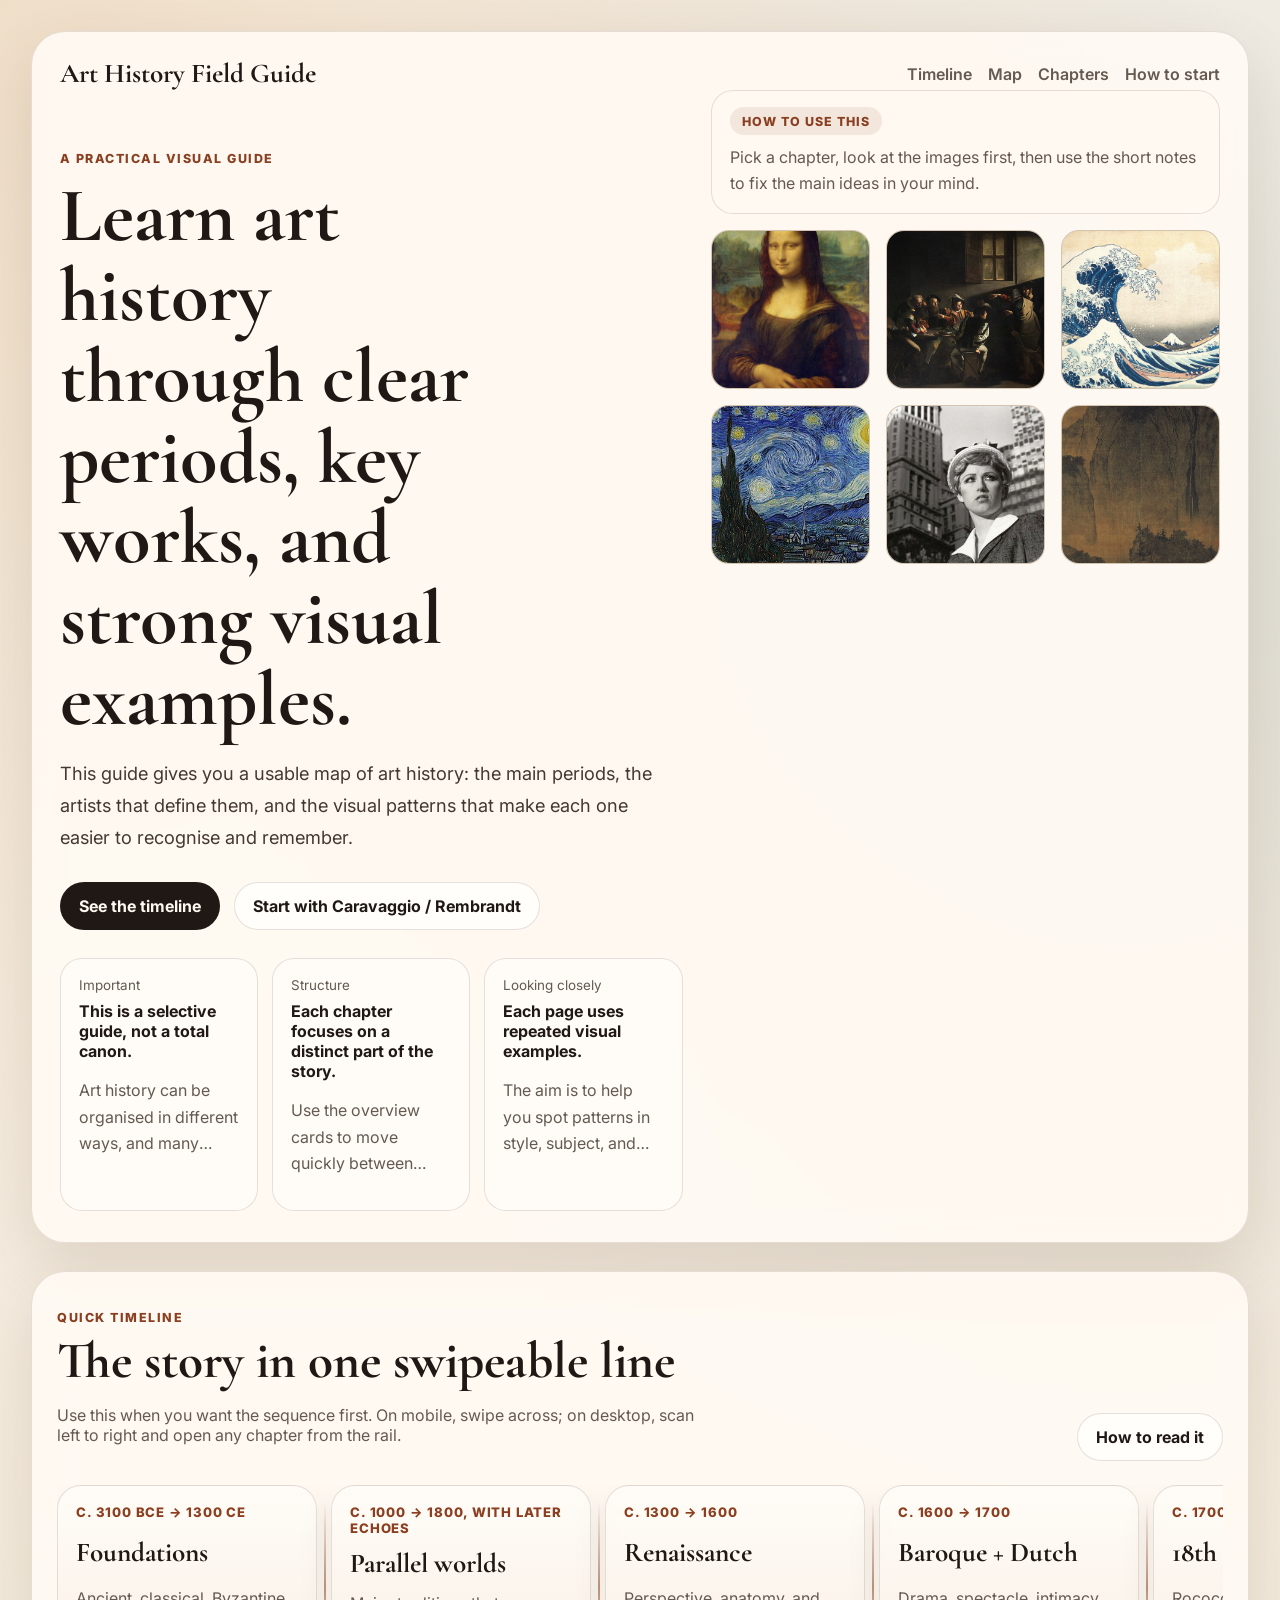
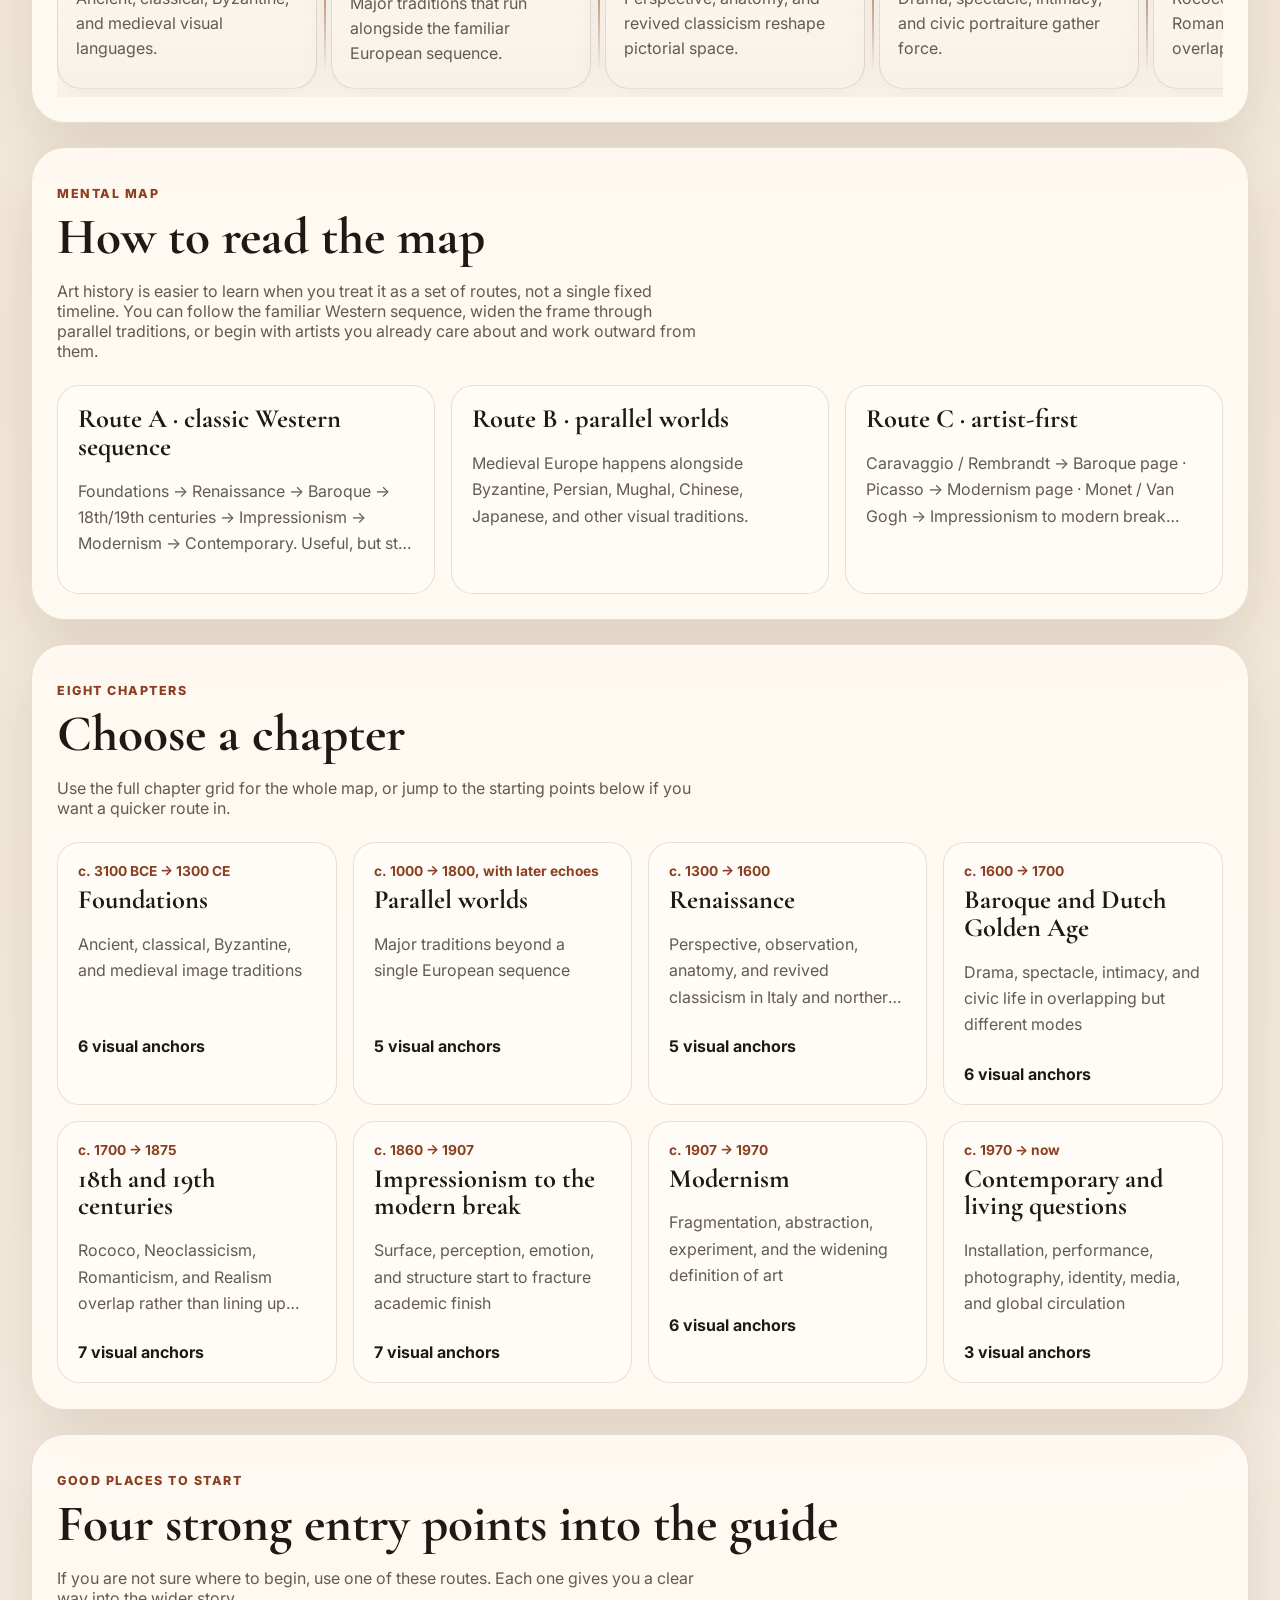
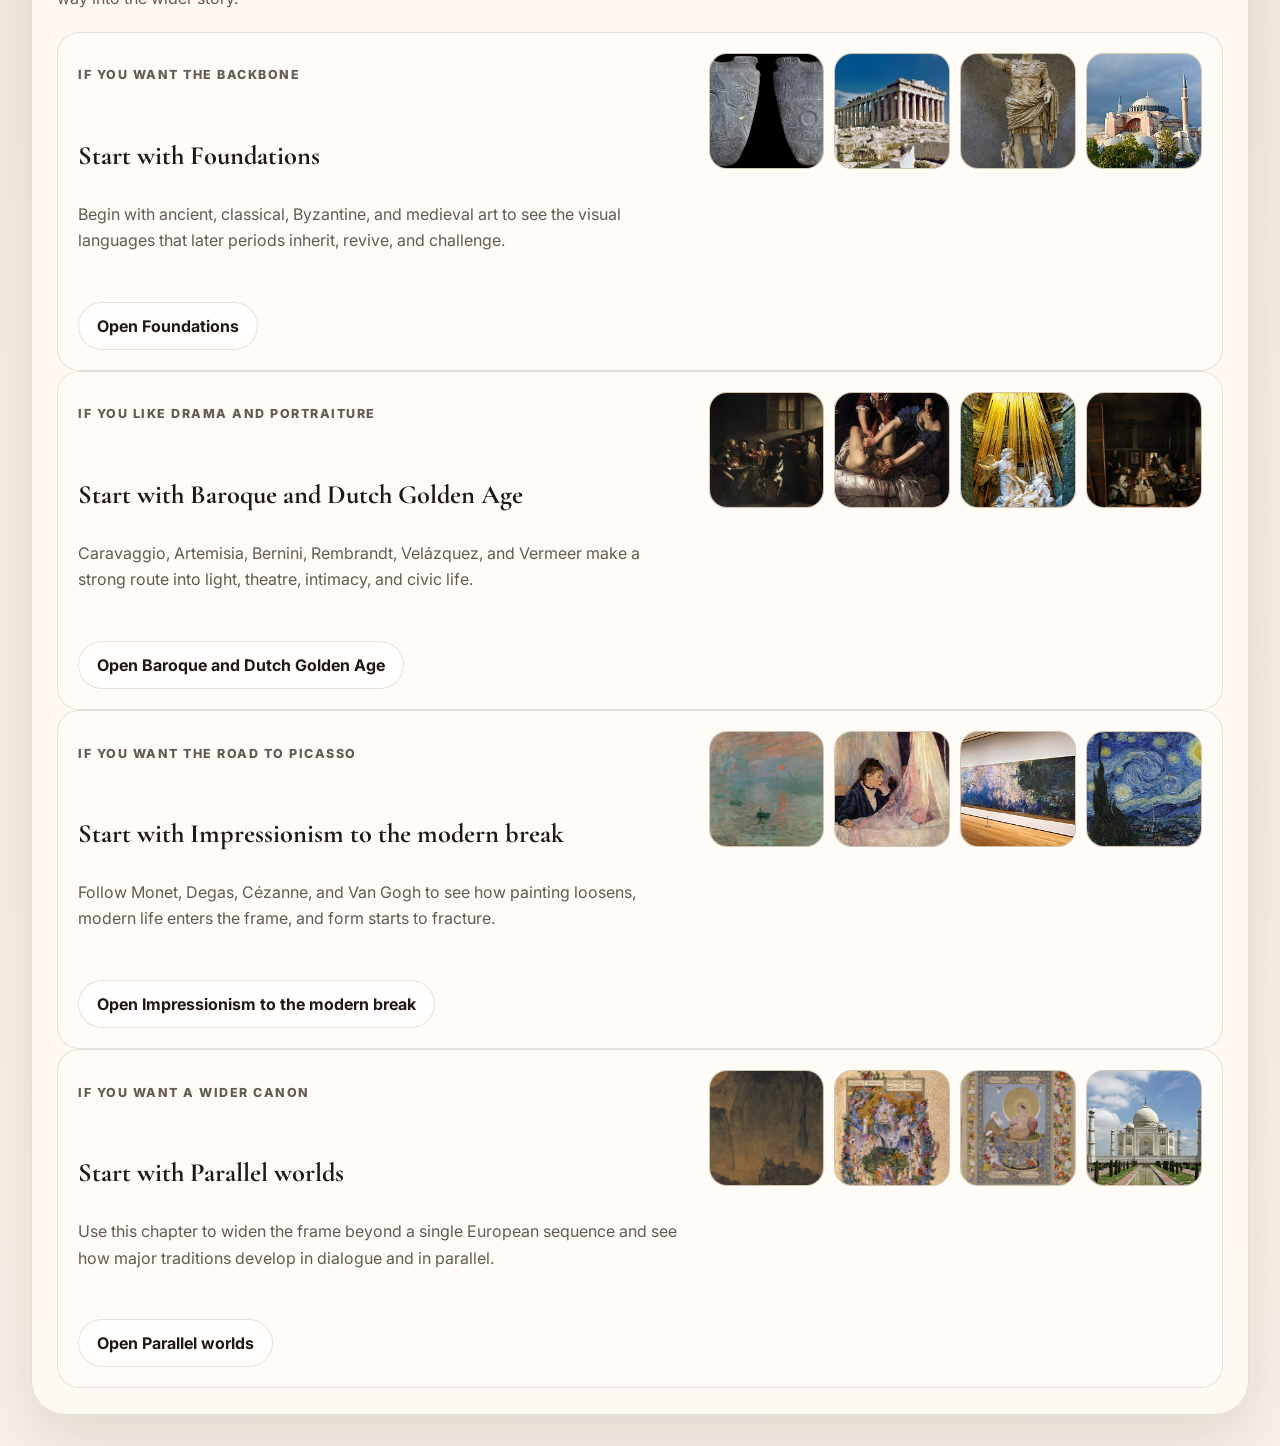
==== index.html @ 658bba23 "Improve mobile timeline and accuracy framing" ====
<!DOCTYPE html>
<html lang="en">
<head>
  <meta charset="UTF-8" />
  <meta name="viewport" content="width=device-width, initial-scale=1.0" />
  <title>Art History Field Guide</title>
  <meta name="description" content="A visual, navigable art history guide with separate pages, period pathways, and lots more image-led examples." />
  <link rel="preconnect" href="https://fonts.googleapis.com">
  <link rel="preconnect" href="https://fonts.gstatic.com" crossorigin>
  <link href="https://fonts.googleapis.com/css2?family=Inter:wght@400;500;600;700;800&family=Cormorant+Garamond:wght@500;600;700&display=swap" rel="stylesheet">
  <link rel="stylesheet" href="styles.css" />
</head>
<body>
  <div class="site-shell">
    <header class="hero hero-home">
      <nav class="topbar">
        <a class="brand" data-no-modal="true" href="index.html">Art History Field Guide</a>
        <div class="topbar-links">
          <a data-no-modal="true" href="#timeline">Timeline</a>
          <a data-no-modal="true" href="#map">Map</a>
          <a data-no-modal="true" href="#periods">Chapters</a>
          <a data-no-modal="true" href="#routes">How to start</a>
        </div>
      </nav>
      <div class="hero-layout home-hero-layout">
        <div class="hero-copy">
          <p class="eyebrow">A practical visual guide</p>
          <h1>Learn art history through clear periods, key works, and strong visual examples.</h1>
          <p class="lede">This guide gives you a usable map of art history: the main periods, the artists that define them, and the visual patterns that make each one easier to recognise and remember.</p>
          <div class="hero-actions">
            <a class="button primary" data-no-modal="true" href="#timeline">See the timeline</a>
            <a class="button secondary" data-modal="true" href="periods/baroque-dutch.html">Start with Caravaggio / Rembrandt</a>
          </div>
          <div class="hero-highlights">
            <div class="highlight-card"><span class="highlight-kicker">Important</span><strong>This is a selective guide, not a total canon.</strong><p>Art history can be organised in different ways, and many traditions develop alongside one another rather than lining up in one single sequence.</p></div>
            <div class="highlight-card"><span class="highlight-kicker">Structure</span><strong>Each chapter focuses on a distinct part of the story.</strong><p>Use the overview cards to move quickly between periods, artists, and visual ideas.</p></div>
            <div class="highlight-card"><span class="highlight-kicker">Looking closely</span><strong>Each page uses repeated visual examples.</strong><p>The aim is to help you spot patterns in style, subject, and technique.</p></div>
          </div>
        </div>
        <aside class="hero-preview-board">
          <div class="hero-preview-intro">
            <span class="hero-visual-kicker">How to use this</span>
            <p>Pick a chapter, look at the images first, then use the short notes to fix the main ideas in your mind.</p>
          </div>
          <div class="hero-preview-grid mosaic-six">
            <img src="assets/artworks/mona-lisa.jpg" alt="Mona Lisa" loading="eager" />
            <img src="assets/artworks/calling-saint-matthew.jpg" alt="The Calling of Saint Matthew" loading="eager" />
            <img src="assets/examples/the-great-wave-off-kanagawa.jpg" alt="The Great Wave off Kanagawa" loading="eager" />
            <img src="assets/artworks/starry-night.jpg" alt="The Starry Night" loading="eager" />
            <img src="assets/examples/untitled-film-stills.jpg" alt="Untitled Film Stills" loading="eager" />
            <img src="assets/examples/travelers-among-mountains-and-streams.jpg" alt="Travelers Among Mountains and Streams" loading="eager" />
          </div>
        </aside>
      </div>
    </header>

    <main>
      <section class="panel quick-timeline" id="timeline">
        <div class="section-heading timeline-heading">
          <div>
            <p class="eyebrow">Quick timeline</p>
            <h2>The story in one swipeable line</h2>
            <p>Use this when you want the sequence first. On mobile, swipe across; on desktop, scan left to right and open any chapter from the rail.</p>
          </div>
          <a class="button secondary" data-no-modal="true" href="#routes">How to read it</a>
        </div>
        <div class="timeline-rail" aria-label="Art history timeline">
          <a class="timeline-card" data-modal="true" href="periods/foundations.html"><span class="timeline-card__range">c. 3100 BCE → 1300 CE</span><strong>Foundations</strong><p>Ancient, classical, Byzantine, and medieval visual languages.</p></a>
          <a class="timeline-card" data-modal="true" href="periods/parallel-worlds.html"><span class="timeline-card__range">c. 1000 → 1800, with later echoes</span><strong>Parallel worlds</strong><p>Major traditions that run alongside the familiar European sequence.</p></a>
          <a class="timeline-card" data-modal="true" href="periods/renaissance.html"><span class="timeline-card__range">c. 1300 → 1600</span><strong>Renaissance</strong><p>Perspective, anatomy, and revived classicism reshape pictorial space.</p></a>
          <a class="timeline-card" data-modal="true" href="periods/baroque-dutch.html"><span class="timeline-card__range">c. 1600 → 1700</span><strong>Baroque + Dutch</strong><p>Drama, spectacle, intimacy, and civic portraiture gather force.</p></a>
          <a class="timeline-card" data-modal="true" href="periods/eighteenth-nineteenth.html"><span class="timeline-card__range">c. 1700 → 1875</span><strong>18th / 19th centuries</strong><p>Rococo, Neoclassicism, Romanticism, and Realism overlap and argue.</p></a>
          <a class="timeline-card" data-modal="true" href="periods/impressionism-modern-break.html"><span class="timeline-card__range">c. 1860 → 1907</span><strong>Impressionism → break</strong><p>Atmosphere, modern life, and structure begin to pull painting apart.</p></a>
          <a class="timeline-card" data-modal="true" href="periods/modernism.html"><span class="timeline-card__range">c. 1907 → 1970</span><strong>Modernism</strong><p>Form fragments, abstraction grows, and the definition of art widens.</p></a>
          <a class="timeline-card" data-modal="true" href="periods/contemporary.html"><span class="timeline-card__range">c. 1970 → now</span><strong>Contemporary</strong><p>Installation, photography, identity, media, memory, and global circulation.</p></a>
        </div>
      </section>

      <section class="panel" id="map">
        <div class="section-heading">
          <p class="eyebrow">Mental map</p>
          <h2>How to read the map</h2>
          <p>Art history is easier to learn when you treat it as a set of routes, not a single fixed timeline. You can follow the familiar Western sequence, widen the frame through parallel traditions, or begin with artists you already care about and work outward from them.</p>
        </div>
        <div class="map-routes" id="routes">
          <article class="map-route"><h3>Route A · classic Western sequence</h3><p>Foundations → Renaissance → Baroque → 18th/19th centuries → Impressionism → Modernism → Contemporary. Useful, but still only one route through the subject.</p></article>
          <article class="map-route"><h3>Route B · parallel worlds</h3><p>Medieval Europe happens alongside Byzantine, Persian, Mughal, Chinese, Japanese, and other visual traditions.</p></article>
          <article class="map-route"><h3>Route C · artist-first</h3><p>Caravaggio / Rembrandt → Baroque page · Picasso → Modernism page · Monet / Van Gogh → Impressionism to modern break page.</p></article>
        </div>
      </section>

      <section class="panel" id="periods">
        <div class="section-heading">
          <p class="eyebrow">Eight chapters</p>
          <h2>Choose a chapter</h2>
          <p>Use the full chapter grid for the whole map, or jump to the starting points below if you want a quicker route in.</p>
        </div>
        <div class="period-grid"><a class="period-card" data-modal="true" href="periods/foundations.html"><span class="period-range">c. 3100 BCE → 1300 CE</span><h3>Foundations</h3><p>Ancient, classical, Byzantine, and medieval image traditions</p><strong>6 visual anchors</strong></a><a class="period-card" data-modal="true" href="periods/parallel-worlds.html"><span class="period-range">c. 1000 → 1800, with later echoes</span><h3>Parallel worlds</h3><p>Major traditions beyond a single European sequence</p><strong>5 visual anchors</strong></a><a class="period-card" data-modal="true" href="periods/renaissance.html"><span class="period-range">c. 1300 → 1600</span><h3>Renaissance</h3><p>Perspective, observation, anatomy, and revived classicism in Italy and northern Europe</p><strong>5 visual anchors</strong></a><a class="period-card" data-modal="true" href="periods/baroque-dutch.html"><span class="period-range">c. 1600 → 1700</span><h3>Baroque and Dutch Golden Age</h3><p>Drama, spectacle, intimacy, and civic life in overlapping but different modes</p><strong>6 visual anchors</strong></a><a class="period-card" data-modal="true" href="periods/eighteenth-nineteenth.html"><span class="period-range">c. 1700 → 1875</span><h3>18th and 19th centuries</h3><p>Rococo, Neoclassicism, Romanticism, and Realism overlap rather than lining up neatly</p><strong>7 visual anchors</strong></a><a class="period-card" data-modal="true" href="periods/impressionism-modern-break.html"><span class="period-range">c. 1860 → 1907</span><h3>Impressionism to the modern break</h3><p>Surface, perception, emotion, and structure start to fracture academic finish</p><strong>7 visual anchors</strong></a><a class="period-card" data-modal="true" href="periods/modernism.html"><span class="period-range">c. 1907 → 1970</span><h3>Modernism</h3><p>Fragmentation, abstraction, experiment, and the widening definition of art</p><strong>6 visual anchors</strong></a><a class="period-card" data-modal="true" href="periods/contemporary.html"><span class="period-range">c. 1970 → now</span><h3>Contemporary and living questions</h3><p>Installation, performance, photography, identity, media, and global circulation</p><strong>3 visual anchors</strong></a></div>
      </section>

      <section class="panel overview-stack">
        <div class="section-heading">
          <p class="eyebrow">Good places to start</p>
          <h2>Four strong entry points into the guide</h2>
          <p>If you are not sure where to begin, use one of these routes. Each one gives you a clear way into the wider story.</p>
        </div>
        <article class="overview-slice"><div class="overview-copy"><p class="eyebrow">If you want the backbone</p><h3>Start with Foundations</h3><p>Begin with ancient, classical, Byzantine, and medieval art to see the visual languages that later periods inherit, revive, and challenge.</p><a class="button secondary" data-modal="true" href="periods/foundations.html">Open Foundations</a></div><div class="overview-preview-grid"><img src="assets/examples/palette-of-narmer.jpg" alt="Palette of Narmer by Unknown" loading="eager" /><img src="assets/examples/parthenon-sculptures.jpg" alt="Parthenon sculptures by Phidias workshop" loading="eager" /><img src="assets/examples/augustus-of-prima-porta.jpg" alt="Augustus of Prima Porta by Unknown Roman sculptor" loading="eager" /><img src="assets/examples/hagia-sophia-mosaics.jpg" alt="Hagia Sophia mosaics by Byzantine makers" loading="eager" /></div></article>
        <article class="overview-slice"><div class="overview-copy"><p class="eyebrow">If you like drama and portraiture</p><h3>Start with Baroque and Dutch Golden Age</h3><p>Caravaggio, Artemisia, Bernini, Rembrandt, Velázquez, and Vermeer make a strong route into light, theatre, intimacy, and civic life.</p><a class="button secondary" data-modal="true" href="periods/baroque-dutch.html">Open Baroque and Dutch Golden Age</a></div><div class="overview-preview-grid"><img src="assets/artworks/calling-saint-matthew.jpg" alt="The Calling of Saint Matthew by Caravaggio" loading="eager" /><img src="assets/artworks/judith-slaying-holofernes.jpg" alt="Judith Slaying Holofernes by Artemisia Gentileschi" loading="eager" /><img src="assets/examples/ecstasy-of-saint-teresa.jpg" alt="Ecstasy of Saint Teresa by Gian Lorenzo Bernini" loading="eager" /><img src="assets/examples/las-meninas.jpg" alt="Las Meninas by Diego Velázquez" loading="eager" /></div></article>
        <article class="overview-slice"><div class="overview-copy"><p class="eyebrow">If you want the road to Picasso</p><h3>Start with Impressionism to the modern break</h3><p>Follow Monet, Degas, Cézanne, and Van Gogh to see how painting loosens, modern life enters the frame, and form starts to fracture.</p><a class="button secondary" data-modal="true" href="periods/impressionism-modern-break.html">Open Impressionism to the modern break</a></div><div class="overview-preview-grid"><img src="assets/examples/impression-sunrise.jpg" alt="Impression, Sunrise by Claude Monet" loading="eager" /><img src="assets/artworks/the-cradle.jpg" alt="The Cradle by Berthe Morisot" loading="eager" /><img src="assets/examples/reflections-of-clouds-on-the-water-lily-pond.jpg" alt="Reflections of Clouds on the Water-Lily Pond by Claude Monet" loading="eager" /><img src="assets/artworks/starry-night.jpg" alt="The Starry Night by Vincent van Gogh" loading="eager" /></div></article>
        <article class="overview-slice"><div class="overview-copy"><p class="eyebrow">If you want a wider canon</p><h3>Start with Parallel worlds</h3><p>Use this chapter to widen the frame beyond a single European sequence and see how major traditions develop in dialogue and in parallel.</p><a class="button secondary" data-modal="true" href="periods/parallel-worlds.html">Open Parallel worlds</a></div><div class="overview-preview-grid"><img src="assets/examples/travelers-among-mountains-and-streams.jpg" alt="Travelers Among Mountains and Streams by Fan Kuan" loading="eager" /><img src="assets/examples/the-court-of-gayumars.jpg" alt="The Court of Gayumars by Sultan Muhammad" loading="eager" /><img src="assets/examples/jahangir-preferring-a-sufi-shaikh-to-kings.jpg" alt="Jahangir Preferring a Sufi Shaikh to Kings by Bichitr" loading="eager" /><img src="assets/examples/taj-mahal.jpg" alt="Taj Mahal by Ustad Ahmad Lahori (attributed)" loading="eager" /></div></article>
      </section>
    </main>
  </div>
  <script src="script.js" defer></script>
</body>
</html>
---- styles.css ----
:root {
  --bg: #f6f1e8;
  --card: rgba(255, 250, 244, 0.92);
  --card-strong: rgba(255, 252, 247, 0.98);
  --ink: #201814;
  --ink-soft: #645a51;
  --accent: #8b3f20;
  --line: rgba(80, 55, 35, 0.14);
  --shadow: 0 24px 60px rgba(70, 42, 17, 0.12);
  --radius-md: 22px;
  --max: 1720px;
  --page-pad: clamp(18px, 2.4vw, 34px);
  --panel-pad: clamp(22px, 2vw, 34px);
}
* { box-sizing: border-box; }
html { scroll-behavior: smooth; }
body {
  margin: 0;
  font-family: "Inter", system-ui, sans-serif;
  color: var(--ink);
  background:
    radial-gradient(circle at top left, rgba(199,131,45,0.18), transparent 26%),
    radial-gradient(circle at 88% 12%, rgba(79,111,104,0.14), transparent 22%),
    linear-gradient(180deg, #f8f2ea 0%, #f2e8d8 42%, #f7f1e8 100%);
}
img { max-width: 100%; display:block; }
a { color: inherit; text-decoration:none; }
.site-shell { width:min(100%, calc(var(--max) + (var(--page-pad) * 2))); margin:0 auto; padding:var(--page-pad); }
.hero, .panel {
  background: var(--card);
  border: 1px solid var(--line);
  box-shadow: var(--shadow);
  backdrop-filter: blur(14px);
  border-radius: 34px;
}
.hero { padding:clamp(24px, 2vw, 34px) clamp(24px, 2.2vw, 38px) clamp(30px, 2.4vw, 40px); margin-bottom:28px; overflow:hidden; }
.panel { padding:var(--panel-pad); }
.quick-timeline { overflow: hidden; }
.topbar { display:flex; justify-content:space-between; gap:20px; align-items:center; }
.brand { font-family:"Cormorant Garamond", serif; font-size:1.7rem; font-weight:700; }
.topbar-links { display:flex; flex-wrap:wrap; gap:16px; color:var(--ink-soft); font-weight:600; }
.eyebrow { text-transform:uppercase; letter-spacing:.12em; color:var(--accent); font-size:.78rem; font-weight:800; margin-bottom:10px; }
h1,h2,h3 { font-family:"Cormorant Garamond", serif; line-height:1.05; margin-top:0; }
h1 { font-size:clamp(3rem, 6vw, 5.6rem); margin-bottom:16px; max-width:12ch; }
h2 { font-size:clamp(2rem, 4vw, 3.2rem); margin-bottom:12px; }
h3 { font-size:1.65rem; margin-bottom:10px; }
.lede { font-size:1.14rem; line-height:1.75; color:#433932; max-width:62ch; }
.hero-layout, .period-header, .overview-slice { display:grid; grid-template-columns:minmax(0,1.1fr) minmax(0,.9fr); gap:28px; align-items:start; }
.hero-copy { padding-top:48px; max-width: 78ch; }
.hero-actions { display:flex; gap:14px; flex-wrap:wrap; margin:28px 0; }
.button { display:inline-flex; align-items:center; justify-content:center; min-height:48px; padding:0 18px; border-radius:999px; font-weight:700; border:1px solid transparent; }
.button.primary { background: var(--ink); color:#fff8f1; }
.button.secondary { background: rgba(255,255,255,.62); border-color: var(--line); }
.hero-highlights { display:grid; grid-template-columns:repeat(3, minmax(0,1fr)); gap:14px; }
.highlight-card, .map-route, .period-card, .overview-slice, .work-card, .next-card, .question-card {
  background: var(--card-strong);
  border:1px solid var(--line);
  border-radius: var(--radius-md);
}
.highlight-card { padding:18px; }
.highlight-kicker { display:block; color:var(--ink-soft); font-size:.84rem; margin-bottom:8px; }
.highlight-card p, .map-route p, .period-card p, .overview-copy p, .work-why { color:var(--ink-soft); line-height:1.65; }
.hero-preview-board { display:grid; gap:16px; }

.map-route,
.period-card,
.overview-slice,
.work-card,
.highlight-card {
  transition: transform .2s ease, box-shadow .2s ease, border-color .2s ease;
}

.map-route:hover,
.map-route:focus-within,
.period-card:hover,
.period-card:focus-visible,
.overview-slice:hover,
.overview-slice:focus-within,
.work-card:hover,
.work-card:focus-within,
.highlight-card:hover,
.highlight-card:focus-within {
  transform: translateY(-2px);
  box-shadow: 0 18px 40px rgba(70, 42, 17, 0.10);
  border-color: rgba(139,63,32,.24);
}
.hero-preview-intro, .question-card { padding:16px 18px; background:rgba(255,249,242,0.9); border:1px solid var(--line); border-radius:22px; }
.hero-visual-kicker { display:inline-flex; align-items:center; min-height:28px; padding:0 12px; border-radius:999px; background:rgba(139,63,32,.1); color:var(--accent); font-size:.78rem; font-weight:800; text-transform:uppercase; letter-spacing:.08em; }
.hero-preview-intro p { margin:10px 0 0; color:var(--ink-soft); line-height:1.6; }
.timeline-heading {
  display: flex;
  align-items: end;
  justify-content: space-between;
  gap: 18px;
}
.timeline-heading .button {
  flex-shrink: 0;
}
.timeline-rail {
  display: flex;
  gap: 14px;
  width: 100%;
  max-width: 100%;
  overflow-x: auto;
  overscroll-behavior-x: contain;
  padding-bottom: 8px;
  scroll-snap-type: x proximity;
  scrollbar-width: thin;
}
.timeline-card {
  position: relative;
  display: grid;
  flex: 0 0 260px;
  width: 260px;
  gap: 10px;
  min-height: 188px;
  padding: 18px;
  border: 1px solid var(--line);
  border-radius: 24px;
  background: linear-gradient(180deg, rgba(255,252,247,0.98), rgba(248,240,230,0.94));
  box-shadow: 0 16px 36px rgba(70, 42, 17, 0.08);
  scroll-snap-align: start;
}
.timeline-card::before {
  content: "";
  position: absolute;
  inset: 16px auto 16px -8px;
  width: 2px;
  background: linear-gradient(180deg, rgba(139,63,32,0), rgba(139,63,32,0.55), rgba(139,63,32,0));
}
.timeline-card__range {
  color: var(--accent);
  font-size: .82rem;
  font-weight: 800;
  letter-spacing: .06em;
  text-transform: uppercase;
}
.timeline-card strong {
  font-family: "Cormorant Garamond", serif;
  font-size: 1.7rem;
  line-height: 1.02;
}
.timeline-card p {
  margin: 0;
  color: var(--ink-soft);
  line-height: 1.55;
}
.mosaic-six, .period-header-preview, .overview-preview-grid, .works-grid, .period-grid, .map-routes, .next-grid { display:grid; gap:16px; }
.mosaic-six { grid-template-columns:repeat(3, minmax(0,1fr)); }
.period-header-preview { grid-template-columns:repeat(2, minmax(0,1fr)); }
.overview-preview-grid { grid-template-columns:repeat(4, minmax(0,1fr)); gap:10px; }
.works-grid { grid-template-columns:repeat(3, minmax(0,1fr)); gap:18px; }
.period-grid { grid-template-columns:repeat(4, minmax(0,1fr)); }
.map-routes, .next-grid { grid-template-columns:repeat(3, minmax(0,1fr)); }
.mosaic-six img, .period-header-preview img, .overview-preview-grid img { aspect-ratio:1/1; object-fit:cover; border-radius:18px; border:1px solid var(--line); background:#e9dcc8; }
.period-header { padding-top:36px; }
.section-heading { margin-bottom:24px; }
.section-heading p:last-child { color:var(--ink-soft); max-width:65ch; }
main { display:grid; gap:24px; }
.map-route, .period-card, .next-card { padding:20px; }
.period-range { display:block; color:var(--accent); font-size:.86rem; font-weight:700; margin-bottom:8px; }
.period-card h3,
.overview-copy h3 {
  margin-bottom: 8px;
}
.period-card p,
.map-route p,
.overview-copy p,
.highlight-card p,
.work-why {
  display: -webkit-box;
  -webkit-box-orient: vertical;
  -webkit-line-clamp: 3;
  overflow: hidden;
}
.period-card p,
.map-route p,
.highlight-card p {
  min-height: 4.95em;
}
.overview-copy p,
.work-why {
  min-height: 4.95em;
}
.period-card strong {
  display: inline-block;
  margin-top: 10px;
}
.overview-slice { padding:20px; }
.overview-copy {
  display: flex;
  flex-direction: column;
  gap: 6px;
}
.overview-copy .button {
  align-self: flex-start;
  margin-top: auto;
}
.notice-strip, .tag-row, .period-chip-row { display:flex; flex-wrap:wrap; gap:10px; }
.notice-strip span, .tag-row span, .period-chip { border:1px solid var(--line); border-radius:999px; background:rgba(255,255,255,.72); padding:8px 12px; color:var(--ink-soft); font-size:.84rem; }
.work-card { overflow:hidden; }
.work-image-link img { width:100%; aspect-ratio:1/.88; object-fit:cover; background:#e9dcc8; }
.work-copy {
  padding:16px;
  display:flex;
  flex-direction:column;
  gap:10px;
}
.work-copy h3 {
  margin-bottom: 0;
}
.work-meta { margin:0; color:var(--accent); font-size:.9rem; font-weight:700; }
.deep-link { color:var(--accent); font-weight:700; font-size:.95rem; margin-top:auto; }
.next-card { min-height:120px; display:flex; flex-direction:column; justify-content:space-between; }
.next-card span { color:var(--ink-soft); font-size:.84rem; text-transform:uppercase; letter-spacing:.08em; }
.page-panel { background:linear-gradient(180deg, rgba(255,249,241,.97), rgba(251,245,236,.94)); }

body.modal-open {
  overflow: hidden;
}

.overview-slice,
.highlight-card {
  cursor: pointer;
}

.guide-modal {
  position: fixed;
  inset: 0;
  z-index: 1000;
  display: grid;
  place-items: center;
  padding: clamp(10px, 2vw, 24px);
  opacity: 0;
  pointer-events: none;
  transition: opacity .22s ease;
}

.guide-modal.is-open {
  opacity: 1;
  pointer-events: auto;
}

.guide-modal__backdrop {
  position: absolute;
  inset: 0;
  background: rgba(29, 20, 13, 0.56);
  backdrop-filter: blur(12px);
}

.guide-modal__dialog {
  position: relative;
  z-index: 1;
  width: min(96vw, 1680px);
  height: min(92vh, 1220px);
  display: grid;
  grid-template-columns: minmax(280px, 340px) minmax(0, 1fr);
  grid-template-rows: auto minmax(0, 1fr) auto;
  grid-template-areas:
    "header header"
    "spotlight frame"
    "rail rail";
  border-radius: 30px;
  overflow: hidden;
  background:
    radial-gradient(circle at top left, rgba(183, 103, 48, 0.12), transparent 30%),
    linear-gradient(180deg, rgba(250, 244, 236, 0.98), rgba(244, 236, 226, 0.94));
  border: 1px solid rgba(255,255,255,0.35);
  box-shadow: 0 30px 80px rgba(21, 12, 8, 0.30);
  transform: translateY(20px) scale(.985);
  transition: transform .28s ease, box-shadow .28s ease;
}

.guide-modal.is-open .guide-modal__dialog {
  transform: translateY(0) scale(1);
}

.guide-modal__header {
  grid-area: header;
  display: flex;
  align-items: center;
  justify-content: space-between;
  gap: 18px;
  padding: 18px 22px 16px;
  background: linear-gradient(180deg, rgba(255,249,241,.96), rgba(245,235,223,.88));
  border-bottom: 1px solid rgba(80, 55, 35, 0.12);
}

.guide-modal__heading h2 {
  margin-bottom: 0;
  font-size: clamp(1.5rem, 2vw, 2.15rem);
}

.guide-modal__summary {
  margin: 8px 0 0;
  max-width: 62ch;
  color: var(--ink-soft);
  line-height: 1.55;
}

.guide-modal__eyebrow {
  display: inline-flex;
  margin-bottom: 6px;
  text-transform: uppercase;
  letter-spacing: .12em;
  color: var(--accent);
  font-size: .72rem;
  font-weight: 800;
}

.guide-modal__actions {
  display: flex;
  align-items: center;
  gap: 10px;
  flex-wrap: wrap;
  justify-content: flex-end;
}

.guide-modal__jump-controls {
  display: inline-flex;
  align-items: center;
  gap: 8px;
  padding: 4px;
  border-radius: 999px;
  background: rgba(255,255,255,0.62);
  border: 1px solid rgba(80, 55, 35, 0.10);
}

.guide-modal__open-page,
.guide-modal__close,
.guide-modal__nav {
  min-height: 44px;
  padding: 0 16px;
  border-radius: 999px;
  border: 1px solid rgba(80, 55, 35, 0.14);
  background: rgba(255,255,255,0.72);
  color: var(--ink);
  font: inherit;
  font-weight: 700;
  display: inline-flex;
  align-items: center;
  justify-content: center;
  cursor: pointer;
}

.guide-modal__nav {
  min-width: 96px;
  background: transparent;
}

.guide-modal__nav[disabled] {
  opacity: .45;
  cursor: not-allowed;
}

.guide-modal__close {
  background: var(--ink);
  color: #fff8f1;
  border-color: transparent;
}

.guide-modal__spotlight {
  grid-area: spotlight;
  position: relative;
  min-width: 0;
  border-right: 1px solid rgba(80, 55, 35, 0.10);
  background: linear-gradient(180deg, rgba(248, 240, 230, 0.96), rgba(239, 228, 214, 0.92));
  overflow: hidden;
}

.guide-modal__spotlight-media {
  position: absolute;
  inset: 0;
}

.guide-modal__spotlight-image {
  width: 100%;
  height: 100%;
  object-fit: cover;
  filter: saturate(.92) contrast(1.02);
  transform: scale(1.03);
}

.guide-modal__spotlight-overlay {
  position: absolute;
  inset: 0;
  background:
    linear-gradient(180deg, rgba(17, 12, 9, 0.16) 0%, rgba(17, 12, 9, 0.48) 100%),
    linear-gradient(180deg, rgba(241, 195, 122, 0.12), transparent 55%);
}

.guide-modal__spotlight-copy {
  position: absolute;
  inset: auto 0 0 0;
  z-index: 1;
  padding: 24px 22px 22px;
  color: #fff8f1;
}

.guide-modal__kicker,
.guide-modal__counter {
  display: block;
  text-transform: uppercase;
  letter-spacing: .12em;
  font-size: .72rem;
  font-weight: 800;
}

.guide-modal__kicker {
  margin-bottom: 10px;
  color: rgba(255, 244, 228, 0.84);
}

.guide-modal__range {
  display: block;
  font-family: "Cormorant Garamond", serif;
  font-size: clamp(1.6rem, 3vw, 2.5rem);
  line-height: 1.02;
  text-wrap: balance;
}

.guide-modal__counter {
  margin-top: 14px;
  color: rgba(255, 244, 228, 0.78);
}

.guide-modal__frame-shell {
  grid-area: frame;
  min-height: 0;
  background:
    linear-gradient(180deg, rgba(255, 255, 255, 0.42), rgba(255,255,255,0) 14%),
    rgba(242, 232, 216, 0.66);
  padding: 14px 14px 0 0;
}

.guide-modal__frame {
  width: 100%;
  height: 100%;
  border: 0;
  background: #f7f1e8;
  border-radius: 24px 24px 0 0;
  box-shadow: inset 0 0 0 1px rgba(80, 55, 35, 0.08);
}

.guide-modal__rail-shell {
  grid-area: rail;
  display: grid;
  grid-template-columns: minmax(210px, 260px) minmax(0, 1fr);
  gap: 18px;
  align-items: center;
  padding: 16px 22px 18px;
  border-top: 1px solid rgba(80, 55, 35, 0.10);
  background: linear-gradient(180deg, rgba(247, 239, 229, 0.94), rgba(242, 233, 221, 0.98));
}

.guide-modal__rail-intro span {
  display: inline-block;
  text-transform: uppercase;
  letter-spacing: .12em;
  color: var(--accent);
  font-size: .72rem;
  font-weight: 800;
  margin-bottom: 6px;
}

.guide-modal__rail-intro p {
  margin: 0;
  color: var(--ink-soft);
  line-height: 1.5;
}

.guide-modal__rail {
  display: grid;
  grid-auto-flow: column;
  grid-auto-columns: minmax(180px, 1fr);
  gap: 12px;
  overflow-x: auto;
  padding-bottom: 4px;
  scrollbar-width: thin;
}

.guide-modal__thumb {
  display: grid;
  grid-template-rows: 110px auto;
  min-width: 0;
  padding: 8px;
  border-radius: 18px;
  border: 1px solid rgba(80, 55, 35, 0.12);
  background: rgba(255, 252, 247, 0.84);
  text-align: left;
  cursor: pointer;
  transition: transform .2s ease, box-shadow .2s ease, border-color .2s ease;
}

.guide-modal__thumb:hover,
.guide-modal__thumb:focus-visible,
.guide-modal__thumb.is-active {
  transform: translateY(-2px);
  border-color: rgba(139,63,32,.30);
  box-shadow: 0 14px 28px rgba(70, 42, 17, 0.12);
}

.guide-modal__thumb.is-active {
  background: rgba(255, 248, 239, 0.98);
}

.guide-modal__thumb img {
  width: 100%;
  height: 110px;
  object-fit: cover;
  border-radius: 12px;
  background: #e9dcc8;
}

.guide-modal__thumb-copy {
  display: grid;
  gap: 4px;
  padding: 10px 4px 2px;
}

.guide-modal__thumb-copy strong {
  font-size: .98rem;
}

.guide-modal__thumb-copy small {
  color: var(--ink-soft);
  line-height: 1.35;
}

@media (min-width: 1400px) {
  .hero-layout,
  .period-header,
  .overview-slice {
    gap: 34px;
  }

  .period-grid {
    grid-template-columns: repeat(5, minmax(0, 1fr));
  }

  .works-grid {
    grid-template-columns: repeat(4, minmax(0, 1fr));
  }

  .map-routes,
  .hero-highlights {
    grid-template-columns: repeat(3, minmax(0, 1fr));
  }
}

@media (min-width: 1680px) {
  .site-shell {
    padding-inline: clamp(24px, 2vw, 40px);
  }

  .hero-layout {
    grid-template-columns: minmax(0, 1.16fr) minmax(520px, .84fr);
  }

  .period-header,
  .overview-slice {
    grid-template-columns: minmax(0, 1fr) minmax(560px, .92fr);
  }

  .period-grid {
    grid-template-columns: repeat(6, minmax(0, 1fr));
  }

  .works-grid {
    grid-template-columns: repeat(5, minmax(0, 1fr));
  }

  .overview-preview-grid,
  .mosaic-six,
  .period-header-preview {
    gap: 18px;
  }
}

@media (hover: hover) and (pointer: fine) {
  .period-card:hover p,
  .period-card:focus-visible p,
  .map-route:hover p,
  .map-route:focus-within p,
  .overview-slice:hover .overview-copy p,
  .overview-slice:focus-within .overview-copy p,
  .highlight-card:hover p,
  .highlight-card:focus-within p,
  .work-card:hover .work-why,
  .work-card:focus-within .work-why {
    -webkit-line-clamp: unset;
    overflow: visible;
  }
}

@media (max-width: 1180px) {
  .hero-layout, .period-header, .overview-slice { grid-template-columns:1fr; }
  .hero-copy { padding-top:30px; }
}
@media (max-width: 980px) {
  .hero-highlights, .period-grid, .works-grid, .map-routes, .next-grid, .overview-preview-grid, .mosaic-six { grid-template-columns:1fr 1fr; }
  .timeline-heading {
    align-items: flex-start;
    flex-direction: column;
  }
  .timeline-rail {
    padding-inline: 0;
  }
  .timeline-card {
    flex-basis: 250px;
    width: 250px;
  }

  .guide-modal__dialog {
    width: min(98vw, 1680px);
    height: min(94vh, 1220px);
    grid-template-columns: 1fr;
    grid-template-rows: auto auto minmax(0, 1fr) auto;
    grid-template-areas:
      "header"
      "spotlight"
      "frame"
      "rail";
  }

  .guide-modal__header {
    align-items: flex-start;
    flex-direction: column;
  }

  .guide-modal__spotlight {
    min-height: 220px;
    border-right: 0;
    border-bottom: 1px solid rgba(80, 55, 35, 0.10);
  }

  .guide-modal__frame-shell {
    padding: 0;
  }

  .guide-modal__frame {
    border-radius: 0;
  }

  .guide-modal__rail-shell {
    grid-template-columns: 1fr;
  }
}
@media (max-width: 680px) {
  .site-shell { padding:14px; }
  .hero, .panel { padding:20px; border-radius:22px; }
  h1 { font-size:clamp(2.7rem, 14vw, 4.1rem); }
  .hero-highlights, .period-grid, .works-grid, .map-routes, .next-grid, .overview-preview-grid, .period-header-preview { grid-template-columns:1fr; }
  .mosaic-six { grid-template-columns:repeat(2, minmax(0,1fr)); }
  .mosaic-six img:nth-child(n+5) { display:none; }
  .topbar { flex-direction:column; align-items:flex-start; }
  .topbar-links {
    width: 100%;
    gap: 10px;
  }
  .topbar-links a {
    min-height: 40px;
    padding: 0 12px;
    display: inline-flex;
    align-items: center;
    border-radius: 999px;
    background: rgba(255,255,255,.62);
    border: 1px solid var(--line);
  }
  .timeline-rail {
    margin-inline: -4px;
    padding-inline: 4px;
  }
  .timeline-card {
    flex-basis: min(268px, 86vw);
    width: min(268px, 86vw);
    min-height: 176px;
  }

  .guide-modal {
    padding: 0;
  }

  .guide-modal__dialog {
    width: 100vw;
    height: 100dvh;
    border-radius: 0;
  }

  .guide-modal__header {
    padding: 14px;
  }

  .guide-modal__actions {
    width: 100%;
  }

  .guide-modal__jump-controls {
    width: 100%;
    justify-content: space-between;
  }

  .guide-modal__nav {
    flex: 1 1 0;
  }

  .guide-modal__spotlight {
    min-height: 190px;
  }

  .guide-modal__spotlight-copy {
    padding: 18px 16px 16px;
  }

  .guide-modal__rail-shell {
    padding: 14px;
  }

  .guide-modal__open-page,
  .guide-modal__close {
    flex: 1 1 0;
  }
}
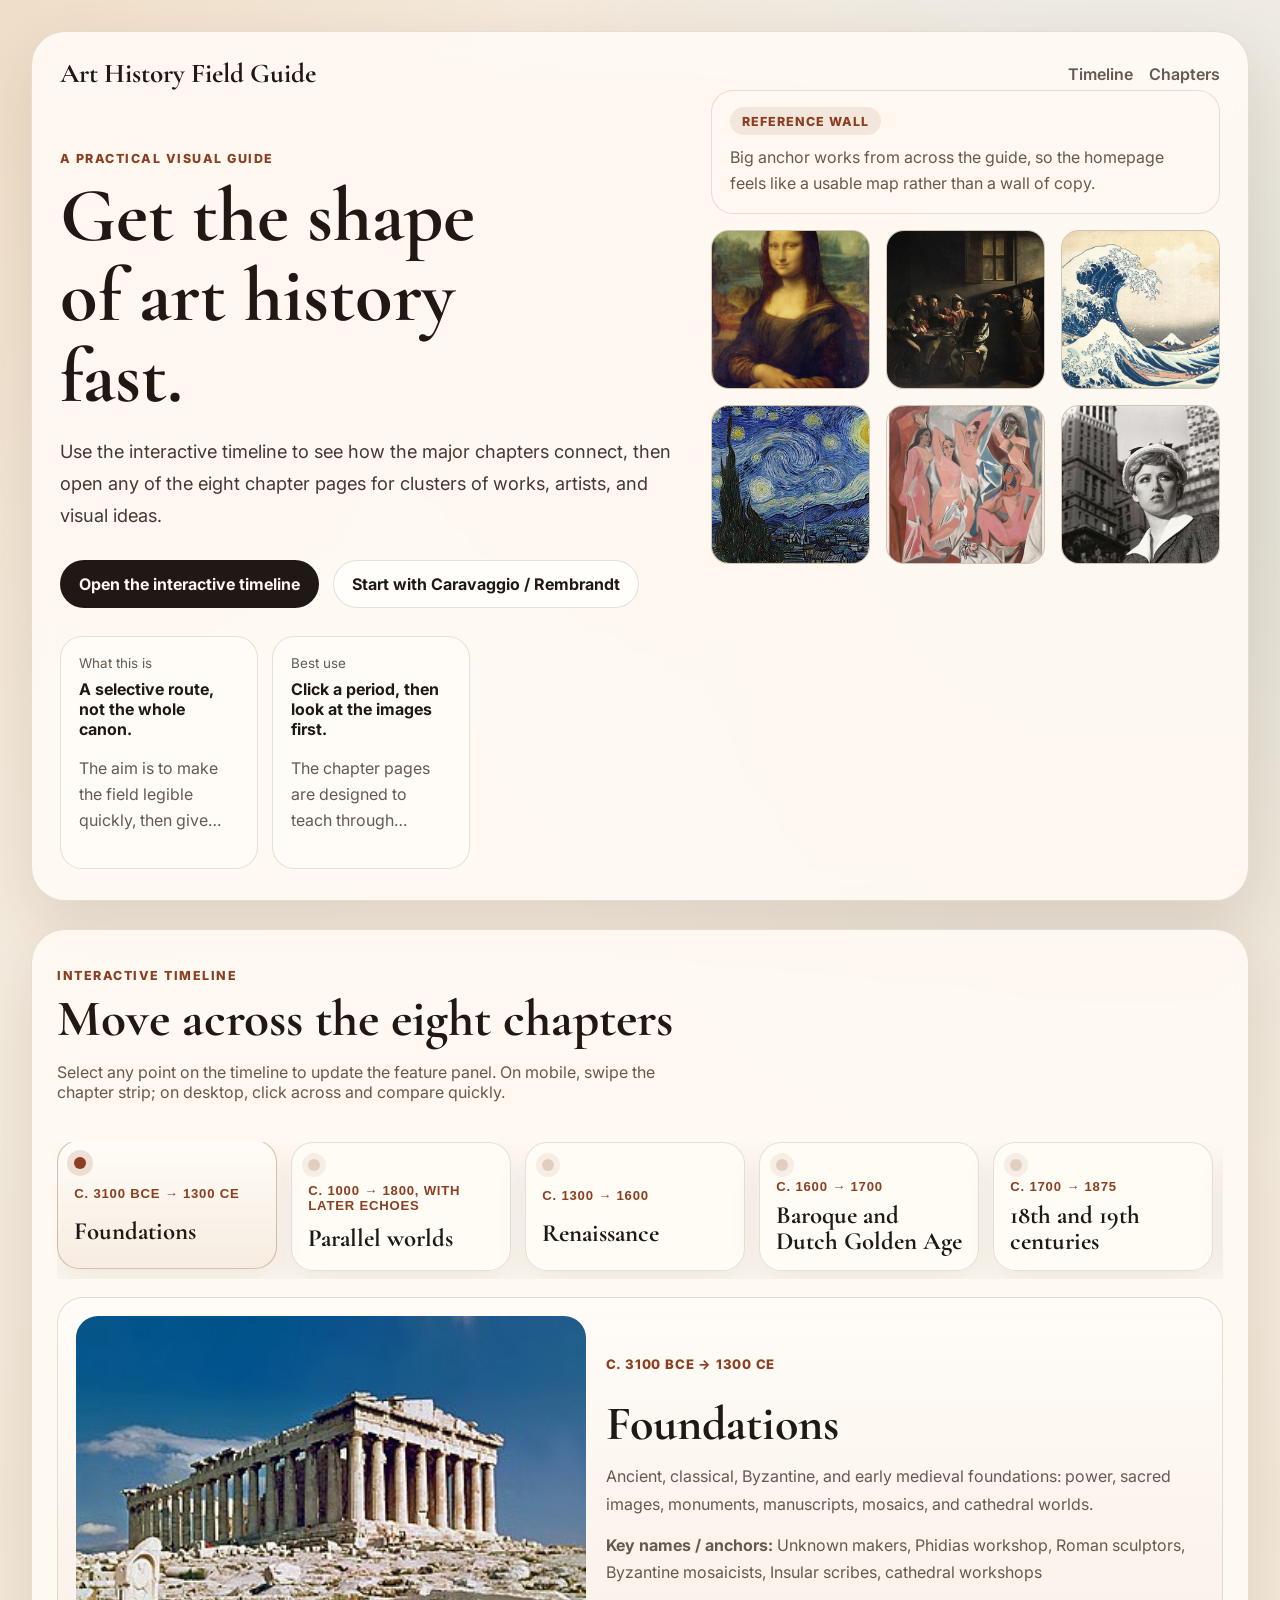
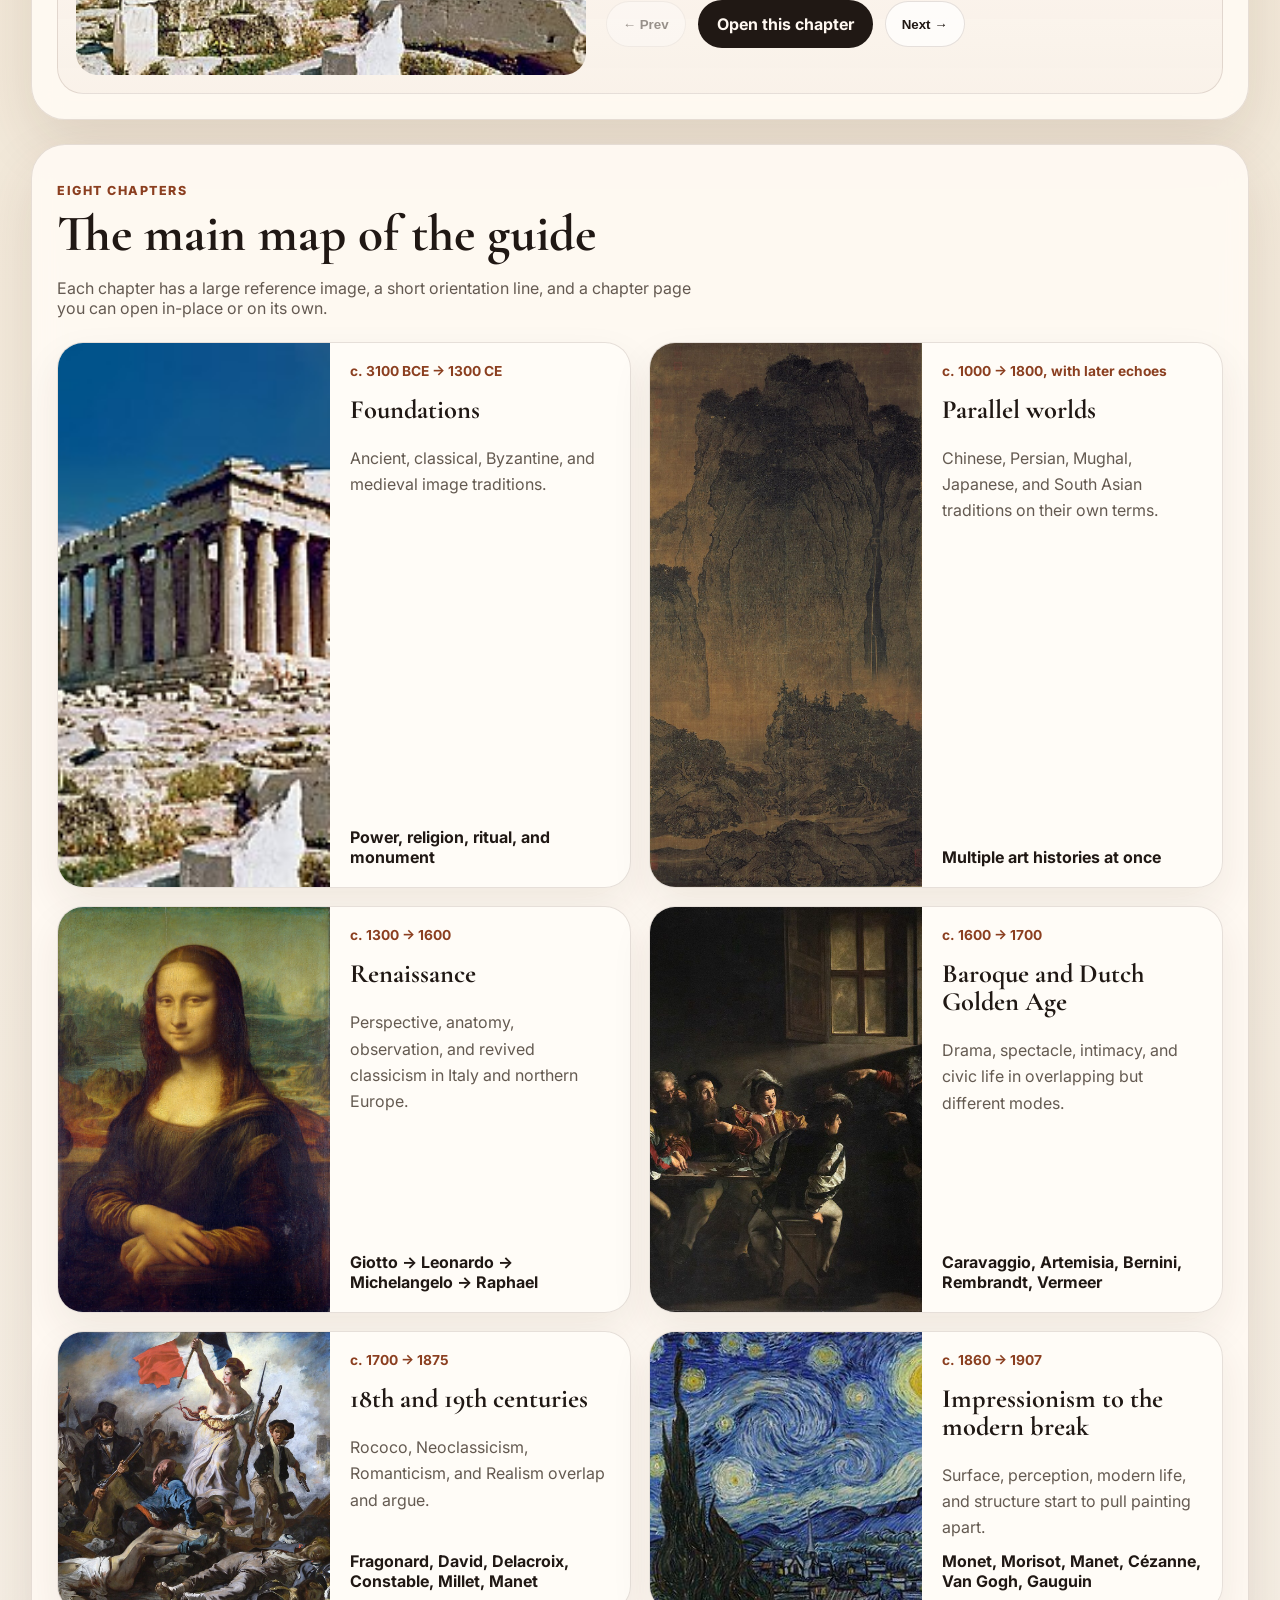
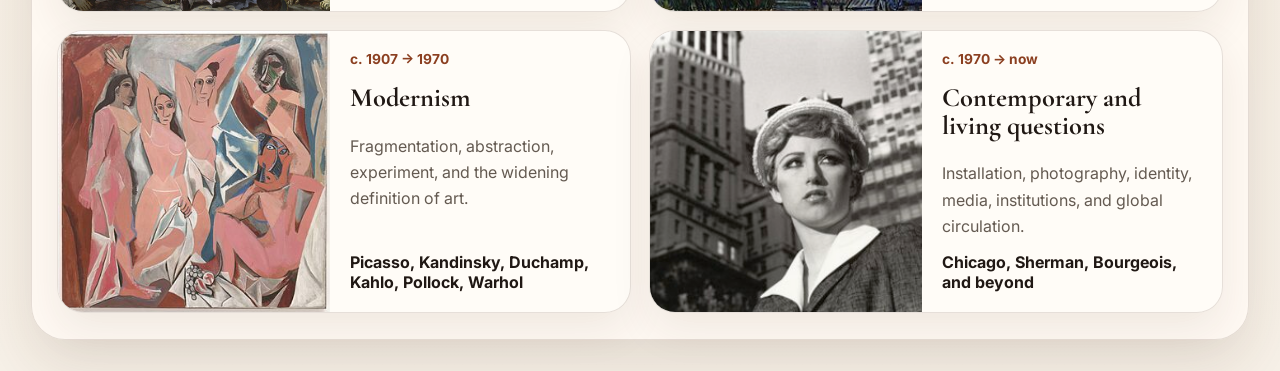
==== commit a6105a41: "Simplify homepage and restore timeline explorer" ====
--- a/index.html
+++ b/index.html
@@ -4,7 +4,7 @@
   <meta charset="UTF-8" />
   <meta name="viewport" content="width=device-width, initial-scale=1.0" />
   <title>Art History Field Guide</title>
-  <meta name="description" content="A visual, navigable art history guide with separate pages, period pathways, and lots more image-led examples." />
+  <meta name="description" content="A visual, navigable art history guide with an interactive timeline explorer and eight image-led chapters." />
   <link rel="preconnect" href="https://fonts.googleapis.com">
   <link rel="preconnect" href="https://fonts.gstatic.com" crossorigin>
   <link href="https://fonts.googleapis.com/css2?family=Inter:wght@400;500;600;700;800&family=Cormorant+Garamond:wght@500;600;700&display=swap" rel="stylesheet">
@@ -17,100 +17,99 @@
         <a class="brand" data-no-modal="true" href="index.html">Art History Field Guide</a>
         <div class="topbar-links">
           <a data-no-modal="true" href="#timeline">Timeline</a>
-          <a data-no-modal="true" href="#map">Map</a>
           <a data-no-modal="true" href="#periods">Chapters</a>
-          <a data-no-modal="true" href="#routes">How to start</a>
         </div>
       </nav>
       <div class="hero-layout home-hero-layout">
         <div class="hero-copy">
           <p class="eyebrow">A practical visual guide</p>
-          <h1>Learn art history through clear periods, key works, and strong visual examples.</h1>
-          <p class="lede">This guide gives you a usable map of art history: the main periods, the artists that define them, and the visual patterns that make each one easier to recognise and remember.</p>
+          <h1>Get the shape of art history fast.</h1>
+          <p class="lede">Use the interactive timeline to see how the major chapters connect, then open any of the eight chapter pages for clusters of works, artists, and visual ideas.</p>
           <div class="hero-actions">
-            <a class="button primary" data-no-modal="true" href="#timeline">See the timeline</a>
+            <a class="button primary" data-no-modal="true" href="#timeline">Open the interactive timeline</a>
             <a class="button secondary" data-modal="true" href="periods/baroque-dutch.html">Start with Caravaggio / Rembrandt</a>
           </div>
-          <div class="hero-highlights">
-            <div class="highlight-card"><span class="highlight-kicker">Important</span><strong>This is a selective guide, not a total canon.</strong><p>Art history can be organised in different ways, and many traditions develop alongside one another rather than lining up in one single sequence.</p></div>
-            <div class="highlight-card"><span class="highlight-kicker">Structure</span><strong>Each chapter focuses on a distinct part of the story.</strong><p>Use the overview cards to move quickly between periods, artists, and visual ideas.</p></div>
-            <div class="highlight-card"><span class="highlight-kicker">Looking closely</span><strong>Each page uses repeated visual examples.</strong><p>The aim is to help you spot patterns in style, subject, and technique.</p></div>
+          <div class="hero-highlights hero-highlights--compact">
+            <div class="highlight-card"><span class="highlight-kicker">What this is</span><strong>A selective route, not the whole canon.</strong><p>The aim is to make the field legible quickly, then give you strong pages to explore in more depth.</p></div>
+            <div class="highlight-card"><span class="highlight-kicker">Best use</span><strong>Click a period, then look at the images first.</strong><p>The chapter pages are designed to teach through repeated examples rather than long blocks of text.</p></div>
           </div>
         </div>
         <aside class="hero-preview-board">
           <div class="hero-preview-intro">
-            <span class="hero-visual-kicker">How to use this</span>
-            <p>Pick a chapter, look at the images first, then use the short notes to fix the main ideas in your mind.</p>
+            <span class="hero-visual-kicker">Reference wall</span>
+            <p>Big anchor works from across the guide, so the homepage feels like a usable map rather than a wall of copy.</p>
           </div>
           <div class="hero-preview-grid mosaic-six">
             <img src="assets/artworks/mona-lisa.jpg" alt="Mona Lisa" loading="eager" />
             <img src="assets/artworks/calling-saint-matthew.jpg" alt="The Calling of Saint Matthew" loading="eager" />
             <img src="assets/examples/the-great-wave-off-kanagawa.jpg" alt="The Great Wave off Kanagawa" loading="eager" />
             <img src="assets/artworks/starry-night.jpg" alt="The Starry Night" loading="eager" />
+            <img src="assets/examples/les-demoiselles-davignon.jpg" alt="Les Demoiselles d’Avignon" loading="eager" />
             <img src="assets/examples/untitled-film-stills.jpg" alt="Untitled Film Stills" loading="eager" />
-            <img src="assets/examples/travelers-among-mountains-and-streams.jpg" alt="Travelers Among Mountains and Streams" loading="eager" />
           </div>
         </aside>
       </div>
     </header>
 
     <main>
-      <section class="panel quick-timeline" id="timeline">
-        <div class="section-heading timeline-heading">
+      <section class="panel timeline-explorer-panel" id="timeline">
+        <div class="section-heading timeline-heading timeline-heading--stacked">
           <div>
-            <p class="eyebrow">Quick timeline</p>
-            <h2>The story in one swipeable line</h2>
-            <p>Use this when you want the sequence first. On mobile, swipe across; on desktop, scan left to right and open any chapter from the rail.</p>
+            <p class="eyebrow">Interactive timeline</p>
+            <h2>Move across the eight chapters</h2>
+            <p>Select any point on the timeline to update the feature panel. On mobile, swipe the chapter strip; on desktop, click across and compare quickly.</p>
           </div>
-          <a class="button secondary" data-no-modal="true" href="#routes">How to read it</a>
         </div>
-        <div class="timeline-rail" aria-label="Art history timeline">
-          <a class="timeline-card" data-modal="true" href="periods/foundations.html"><span class="timeline-card__range">c. 3100 BCE → 1300 CE</span><strong>Foundations</strong><p>Ancient, classical, Byzantine, and medieval visual languages.</p></a>
-          <a class="timeline-card" data-modal="true" href="periods/parallel-worlds.html"><span class="timeline-card__range">c. 1000 → 1800, with later echoes</span><strong>Parallel worlds</strong><p>Major traditions that run alongside the familiar European sequence.</p></a>
-          <a class="timeline-card" data-modal="true" href="periods/renaissance.html"><span class="timeline-card__range">c. 1300 → 1600</span><strong>Renaissance</strong><p>Perspective, anatomy, and revived classicism reshape pictorial space.</p></a>
-          <a class="timeline-card" data-modal="true" href="periods/baroque-dutch.html"><span class="timeline-card__range">c. 1600 → 1700</span><strong>Baroque + Dutch</strong><p>Drama, spectacle, intimacy, and civic portraiture gather force.</p></a>
-          <a class="timeline-card" data-modal="true" href="periods/eighteenth-nineteenth.html"><span class="timeline-card__range">c. 1700 → 1875</span><strong>18th / 19th centuries</strong><p>Rococo, Neoclassicism, Romanticism, and Realism overlap and argue.</p></a>
-          <a class="timeline-card" data-modal="true" href="periods/impressionism-modern-break.html"><span class="timeline-card__range">c. 1860 → 1907</span><strong>Impressionism → break</strong><p>Atmosphere, modern life, and structure begin to pull painting apart.</p></a>
-          <a class="timeline-card" data-modal="true" href="periods/modernism.html"><span class="timeline-card__range">c. 1907 → 1970</span><strong>Modernism</strong><p>Form fragments, abstraction grows, and the definition of art widens.</p></a>
-          <a class="timeline-card" data-modal="true" href="periods/contemporary.html"><span class="timeline-card__range">c. 1970 → now</span><strong>Contemporary</strong><p>Installation, photography, identity, media, memory, and global circulation.</p></a>
+        <div class="timeline-explorer" data-timeline-explorer>
+          <noscript>
+            <p class="timeline-explorer__fallback">JavaScript is off, so the interactive timeline cannot load. Use the chapter grid below instead.</p>
+          </noscript>
         </div>
       </section>
 
-      <section class="panel" id="map">
-        <div class="section-heading">
-          <p class="eyebrow">Mental map</p>
-          <h2>How to read the map</h2>
-          <p>Art history is easier to learn when you treat it as a set of routes, not a single fixed timeline. You can follow the familiar Western sequence, widen the frame through parallel traditions, or begin with artists you already care about and work outward from them.</p>
-        </div>
-        <div class="map-routes" id="routes">
-          <article class="map-route"><h3>Route A · classic Western sequence</h3><p>Foundations → Renaissance → Baroque → 18th/19th centuries → Impressionism → Modernism → Contemporary. Useful, but still only one route through the subject.</p></article>
-          <article class="map-route"><h3>Route B · parallel worlds</h3><p>Medieval Europe happens alongside Byzantine, Persian, Mughal, Chinese, Japanese, and other visual traditions.</p></article>
-          <article class="map-route"><h3>Route C · artist-first</h3><p>Caravaggio / Rembrandt → Baroque page · Picasso → Modernism page · Monet / Van Gogh → Impressionism to modern break page.</p></article>
-        </div>
-      </section>
-
-      <section class="panel" id="periods">
+      <section class="panel chapter-gallery-panel" id="periods">
         <div class="section-heading">
           <p class="eyebrow">Eight chapters</p>
-          <h2>Choose a chapter</h2>
-          <p>Use the full chapter grid for the whole map, or jump to the starting points below if you want a quicker route in.</p>
+          <h2>The main map of the guide</h2>
+          <p>Each chapter has a large reference image, a short orientation line, and a chapter page you can open in-place or on its own.</p>
         </div>
-        <div class="period-grid"><a class="period-card" data-modal="true" href="periods/foundations.html"><span class="period-range">c. 3100 BCE → 1300 CE</span><h3>Foundations</h3><p>Ancient, classical, Byzantine, and medieval image traditions</p><strong>6 visual anchors</strong></a><a class="period-card" data-modal="true" href="periods/parallel-worlds.html"><span class="period-range">c. 1000 → 1800, with later echoes</span><h3>Parallel worlds</h3><p>Major traditions beyond a single European sequence</p><strong>5 visual anchors</strong></a><a class="period-card" data-modal="true" href="periods/renaissance.html"><span class="period-range">c. 1300 → 1600</span><h3>Renaissance</h3><p>Perspective, observation, anatomy, and revived classicism in Italy and northern Europe</p><strong>5 visual anchors</strong></a><a class="period-card" data-modal="true" href="periods/baroque-dutch.html"><span class="period-range">c. 1600 → 1700</span><h3>Baroque and Dutch Golden Age</h3><p>Drama, spectacle, intimacy, and civic life in overlapping but different modes</p><strong>6 visual anchors</strong></a><a class="period-card" data-modal="true" href="periods/eighteenth-nineteenth.html"><span class="period-range">c. 1700 → 1875</span><h3>18th and 19th centuries</h3><p>Rococo, Neoclassicism, Romanticism, and Realism overlap rather than lining up neatly</p><strong>7 visual anchors</strong></a><a class="period-card" data-modal="true" href="periods/impressionism-modern-break.html"><span class="period-range">c. 1860 → 1907</span><h3>Impressionism to the modern break</h3><p>Surface, perception, emotion, and structure start to fracture academic finish</p><strong>7 visual anchors</strong></a><a class="period-card" data-modal="true" href="periods/modernism.html"><span class="period-range">c. 1907 → 1970</span><h3>Modernism</h3><p>Fragmentation, abstraction, experiment, and the widening definition of art</p><strong>6 visual anchors</strong></a><a class="period-card" data-modal="true" href="periods/contemporary.html"><span class="period-range">c. 1970 → now</span><h3>Contemporary and living questions</h3><p>Installation, performance, photography, identity, media, and global circulation</p><strong>3 visual anchors</strong></a></div>
-      </section>
-
-      <section class="panel overview-stack">
-        <div class="section-heading">
-          <p class="eyebrow">Good places to start</p>
-          <h2>Four strong entry points into the guide</h2>
-          <p>If you are not sure where to begin, use one of these routes. Each one gives you a clear way into the wider story.</p>
+        <div class="chapter-gallery-grid">
+          <a class="chapter-feature-card" data-modal="true" href="periods/foundations.html">
+            <div class="chapter-feature-card__image-wrap"><img src="assets/examples/parthenon-sculptures.jpg" alt="Parthenon sculptures" loading="eager" /></div>
+            <div class="chapter-feature-card__copy"><span class="period-range">c. 3100 BCE → 1300 CE</span><h3>Foundations</h3><p>Ancient, classical, Byzantine, and medieval image traditions.</p><strong>Power, religion, ritual, and monument</strong></div>
+          </a>
+          <a class="chapter-feature-card" data-modal="true" href="periods/parallel-worlds.html">
+            <div class="chapter-feature-card__image-wrap"><img src="assets/examples/travelers-among-mountains-and-streams.jpg" alt="Travelers Among Mountains and Streams" loading="eager" /></div>
+            <div class="chapter-feature-card__copy"><span class="period-range">c. 1000 → 1800, with later echoes</span><h3>Parallel worlds</h3><p>Chinese, Persian, Mughal, Japanese, and South Asian traditions on their own terms.</p><strong>Multiple art histories at once</strong></div>
+          </a>
+          <a class="chapter-feature-card" data-modal="true" href="periods/renaissance.html">
+            <div class="chapter-feature-card__image-wrap"><img src="assets/artworks/mona-lisa.jpg" alt="Mona Lisa" loading="eager" /></div>
+            <div class="chapter-feature-card__copy"><span class="period-range">c. 1300 → 1600</span><h3>Renaissance</h3><p>Perspective, anatomy, observation, and revived classicism in Italy and northern Europe.</p><strong>Giotto → Leonardo → Michelangelo → Raphael</strong></div>
+          </a>
+          <a class="chapter-feature-card" data-modal="true" href="periods/baroque-dutch.html">
+            <div class="chapter-feature-card__image-wrap"><img src="assets/artworks/calling-saint-matthew.jpg" alt="The Calling of Saint Matthew" loading="eager" /></div>
+            <div class="chapter-feature-card__copy"><span class="period-range">c. 1600 → 1700</span><h3>Baroque and Dutch Golden Age</h3><p>Drama, spectacle, intimacy, and civic life in overlapping but different modes.</p><strong>Caravaggio, Artemisia, Bernini, Rembrandt, Vermeer</strong></div>
+          </a>
+          <a class="chapter-feature-card" data-modal="true" href="periods/eighteenth-nineteenth.html">
+            <div class="chapter-feature-card__image-wrap"><img src="assets/examples/liberty-leading-the-people.jpg" alt="Liberty Leading the People" loading="eager" /></div>
+            <div class="chapter-feature-card__copy"><span class="period-range">c. 1700 → 1875</span><h3>18th and 19th centuries</h3><p>Rococo, Neoclassicism, Romanticism, and Realism overlap and argue.</p><strong>Fragonard, David, Delacroix, Constable, Millet, Manet</strong></div>
+          </a>
+          <a class="chapter-feature-card" data-modal="true" href="periods/impressionism-modern-break.html">
+            <div class="chapter-feature-card__image-wrap"><img src="assets/artworks/starry-night.jpg" alt="The Starry Night" loading="eager" /></div>
+            <div class="chapter-feature-card__copy"><span class="period-range">c. 1860 → 1907</span><h3>Impressionism to the modern break</h3><p>Surface, perception, modern life, and structure start to pull painting apart.</p><strong>Monet, Morisot, Manet, Cézanne, Van Gogh, Gauguin</strong></div>
+          </a>
+          <a class="chapter-feature-card" data-modal="true" href="periods/modernism.html">
+            <div class="chapter-feature-card__image-wrap"><img src="assets/examples/les-demoiselles-davignon.jpg" alt="Les Demoiselles d’Avignon" loading="eager" /></div>
+            <div class="chapter-feature-card__copy"><span class="period-range">c. 1907 → 1970</span><h3>Modernism</h3><p>Fragmentation, abstraction, experiment, and the widening definition of art.</p><strong>Picasso, Kandinsky, Duchamp, Kahlo, Pollock, Warhol</strong></div>
+          </a>
+          <a class="chapter-feature-card" data-modal="true" href="periods/contemporary.html">
+            <div class="chapter-feature-card__image-wrap"><img src="assets/examples/untitled-film-stills.jpg" alt="Untitled Film Stills" loading="eager" /></div>
+            <div class="chapter-feature-card__copy"><span class="period-range">c. 1970 → now</span><h3>Contemporary and living questions</h3><p>Installation, photography, identity, media, institutions, and global circulation.</p><strong>Chicago, Sherman, Bourgeois, and beyond</strong></div>
+          </a>
         </div>
-        <article class="overview-slice"><div class="overview-copy"><p class="eyebrow">If you want the backbone</p><h3>Start with Foundations</h3><p>Begin with ancient, classical, Byzantine, and medieval art to see the visual languages that later periods inherit, revive, and challenge.</p><a class="button secondary" data-modal="true" href="periods/foundations.html">Open Foundations</a></div><div class="overview-preview-grid"><img src="assets/examples/palette-of-narmer.jpg" alt="Palette of Narmer by Unknown" loading="eager" /><img src="assets/examples/parthenon-sculptures.jpg" alt="Parthenon sculptures by Phidias workshop" loading="eager" /><img src="assets/examples/augustus-of-prima-porta.jpg" alt="Augustus of Prima Porta by Unknown Roman sculptor" loading="eager" /><img src="assets/examples/hagia-sophia-mosaics.jpg" alt="Hagia Sophia mosaics by Byzantine makers" loading="eager" /></div></article>
-        <article class="overview-slice"><div class="overview-copy"><p class="eyebrow">If you like drama and portraiture</p><h3>Start with Baroque and Dutch Golden Age</h3><p>Caravaggio, Artemisia, Bernini, Rembrandt, Velázquez, and Vermeer make a strong route into light, theatre, intimacy, and civic life.</p><a class="button secondary" data-modal="true" href="periods/baroque-dutch.html">Open Baroque and Dutch Golden Age</a></div><div class="overview-preview-grid"><img src="assets/artworks/calling-saint-matthew.jpg" alt="The Calling of Saint Matthew by Caravaggio" loading="eager" /><img src="assets/artworks/judith-slaying-holofernes.jpg" alt="Judith Slaying Holofernes by Artemisia Gentileschi" loading="eager" /><img src="assets/examples/ecstasy-of-saint-teresa.jpg" alt="Ecstasy of Saint Teresa by Gian Lorenzo Bernini" loading="eager" /><img src="assets/examples/las-meninas.jpg" alt="Las Meninas by Diego Velázquez" loading="eager" /></div></article>
-        <article class="overview-slice"><div class="overview-copy"><p class="eyebrow">If you want the road to Picasso</p><h3>Start with Impressionism to the modern break</h3><p>Follow Monet, Degas, Cézanne, and Van Gogh to see how painting loosens, modern life enters the frame, and form starts to fracture.</p><a class="button secondary" data-modal="true" href="periods/impressionism-modern-break.html">Open Impressionism to the modern break</a></div><div class="overview-preview-grid"><img src="assets/examples/impression-sunrise.jpg" alt="Impression, Sunrise by Claude Monet" loading="eager" /><img src="assets/artworks/the-cradle.jpg" alt="The Cradle by Berthe Morisot" loading="eager" /><img src="assets/examples/reflections-of-clouds-on-the-water-lily-pond.jpg" alt="Reflections of Clouds on the Water-Lily Pond by Claude Monet" loading="eager" /><img src="assets/artworks/starry-night.jpg" alt="The Starry Night by Vincent van Gogh" loading="eager" /></div></article>
-        <article class="overview-slice"><div class="overview-copy"><p class="eyebrow">If you want a wider canon</p><h3>Start with Parallel worlds</h3><p>Use this chapter to widen the frame beyond a single European sequence and see how major traditions develop in dialogue and in parallel.</p><a class="button secondary" data-modal="true" href="periods/parallel-worlds.html">Open Parallel worlds</a></div><div class="overview-preview-grid"><img src="assets/examples/travelers-among-mountains-and-streams.jpg" alt="Travelers Among Mountains and Streams by Fan Kuan" loading="eager" /><img src="assets/examples/the-court-of-gayumars.jpg" alt="The Court of Gayumars by Sultan Muhammad" loading="eager" /><img src="assets/examples/jahangir-preferring-a-sufi-shaikh-to-kings.jpg" alt="Jahangir Preferring a Sufi Shaikh to Kings by Bichitr" loading="eager" /><img src="assets/examples/taj-mahal.jpg" alt="Taj Mahal by Ustad Ahmad Lahori (attributed)" loading="eager" /></div></article>
       </section>
     </main>
   </div>
   <script src="script.js" defer></script>
 </body>
-</html>+</html>
--- a/styles.css
+++ b/styles.css
@@ -146,6 +146,151 @@
   color: var(--ink-soft);
   line-height: 1.55;
 }
+.timeline-explorer,
+.chapter-gallery-grid {
+  display: grid;
+  gap: 18px;
+}
+.timeline-explorer__rail {
+  display: flex;
+  gap: 14px;
+  overflow-x: auto;
+  padding-bottom: 8px;
+  scrollbar-width: thin;
+}
+.timeline-stop {
+  flex: 0 0 220px;
+  display: grid;
+  gap: 8px;
+  text-align: left;
+  padding: 16px;
+  border-radius: 22px;
+  border: 1px solid var(--line);
+  background: rgba(255, 252, 247, 0.9);
+  color: var(--ink);
+  box-shadow: 0 14px 32px rgba(70, 42, 17, 0.08);
+}
+.timeline-stop__dot {
+  width: 12px;
+  height: 12px;
+  border-radius: 999px;
+  background: rgba(139,63,32,.25);
+  box-shadow: 0 0 0 6px rgba(139,63,32,.08);
+}
+.timeline-stop__range,
+.timeline-explorer__range {
+  color: var(--accent);
+  font-size: .82rem;
+  font-weight: 800;
+  letter-spacing: .06em;
+  text-transform: uppercase;
+}
+.timeline-stop strong {
+  font-family: "Cormorant Garamond", serif;
+  font-size: 1.55rem;
+  line-height: 1.05;
+}
+.timeline-stop.is-active {
+  border-color: rgba(139,63,32,.32);
+  background: linear-gradient(180deg, rgba(255,252,247,1), rgba(246,236,224,.96));
+  transform: translateY(-2px);
+}
+.timeline-stop.is-active .timeline-stop__dot {
+  background: var(--accent);
+  box-shadow: 0 0 0 7px rgba(139,63,32,.14);
+}
+.timeline-explorer__focus {
+  display: grid;
+  grid-template-columns: minmax(300px, .92fr) minmax(0, 1.08fr);
+  gap: 20px;
+  padding: 18px;
+  border-radius: 26px;
+  border: 1px solid var(--line);
+  background: linear-gradient(180deg, rgba(255,251,246,.98), rgba(249,241,232,.95));
+}
+.timeline-explorer__media img,
+.chapter-feature-card__image-wrap img {
+  width: 100%;
+  height: 100%;
+  object-fit: cover;
+  background: #e9dcc8;
+}
+.timeline-explorer__media {
+  min-height: 320px;
+  border-radius: 22px;
+  overflow: hidden;
+}
+.timeline-explorer__copy {
+  display: flex;
+  flex-direction: column;
+  gap: 14px;
+  justify-content: center;
+}
+.timeline-explorer__copy h3 {
+  font-size: clamp(2rem, 4vw, 3rem);
+  margin-bottom: 0;
+}
+.timeline-explorer__summary,
+.timeline-explorer__artists,
+.timeline-explorer__fallback {
+  margin: 0;
+  color: var(--ink-soft);
+  line-height: 1.7;
+}
+.timeline-explorer__actions {
+  display: flex;
+  flex-wrap: wrap;
+  gap: 12px;
+  align-items: center;
+}
+.timeline-explorer__nav {
+  min-height: 46px;
+  padding: 0 16px;
+  border-radius: 999px;
+  border: 1px solid var(--line);
+  background: rgba(255,255,255,.72);
+  color: var(--ink);
+  font-weight: 700;
+}
+.timeline-explorer__nav:disabled {
+  opacity: .45;
+}
+.chapter-gallery-grid {
+  grid-template-columns: repeat(2, minmax(0, 1fr));
+}
+.chapter-feature-card {
+  display: grid;
+  grid-template-columns: minmax(200px, .95fr) minmax(0, 1.05fr);
+  overflow: hidden;
+  background: var(--card-strong);
+  border: 1px solid var(--line);
+  border-radius: 26px;
+  box-shadow: 0 18px 40px rgba(70, 42, 17, 0.08);
+  transition: transform .2s ease, box-shadow .2s ease, border-color .2s ease;
+}
+.chapter-feature-card:hover,
+.chapter-feature-card:focus-within {
+  transform: translateY(-2px);
+  box-shadow: 0 18px 40px rgba(70, 42, 17, 0.10);
+  border-color: rgba(139,63,32,.24);
+}
+.chapter-feature-card__image-wrap {
+  min-height: 250px;
+}
+.chapter-feature-card__copy {
+  display: flex;
+  flex-direction: column;
+  gap: 10px;
+  padding: 20px;
+}
+.chapter-feature-card__copy p {
+  margin: 0;
+  color: var(--ink-soft);
+  line-height: 1.65;
+}
+.chapter-feature-card__copy strong {
+  margin-top: auto;
+}
 .mosaic-six, .period-header-preview, .overview-preview-grid, .works-grid, .period-grid, .map-routes, .next-grid { display:grid; gap:16px; }
 .mosaic-six { grid-template-columns:repeat(3, minmax(0,1fr)); }
 .period-header-preview { grid-template-columns:repeat(2, minmax(0,1fr)); }
@@ -543,6 +688,10 @@
     grid-template-columns: repeat(4, minmax(0, 1fr));
   }
 
+  .chapter-gallery-grid {
+    grid-template-columns: repeat(2, minmax(0, 1fr));
+  }
+
   .map-routes,
   .hero-highlights {
     grid-template-columns: repeat(3, minmax(0, 1fr));
@@ -595,16 +744,17 @@
 }
 
 @media (max-width: 1180px) {
-  .hero-layout, .period-header, .overview-slice { grid-template-columns:1fr; }
+  .hero-layout, .period-header, .overview-slice, .timeline-explorer__focus, .chapter-feature-card { grid-template-columns:1fr; }
   .hero-copy { padding-top:30px; }
 }
 @media (max-width: 980px) {
-  .hero-highlights, .period-grid, .works-grid, .map-routes, .next-grid, .overview-preview-grid, .mosaic-six { grid-template-columns:1fr 1fr; }
+  .hero-highlights, .period-grid, .works-grid, .map-routes, .next-grid, .overview-preview-grid, .mosaic-six, .chapter-gallery-grid { grid-template-columns:1fr 1fr; }
   .timeline-heading {
     align-items: flex-start;
     flex-direction: column;
   }
-  .timeline-rail {
+  .timeline-rail,
+  .timeline-explorer__rail {
     padding-inline: 0;
   }
   .timeline-card {
@@ -651,7 +801,7 @@
   .site-shell { padding:14px; }
   .hero, .panel { padding:20px; border-radius:22px; }
   h1 { font-size:clamp(2.7rem, 14vw, 4.1rem); }
-  .hero-highlights, .period-grid, .works-grid, .map-routes, .next-grid, .overview-preview-grid, .period-header-preview { grid-template-columns:1fr; }
+  .hero-highlights, .period-grid, .works-grid, .map-routes, .next-grid, .overview-preview-grid, .period-header-preview, .chapter-gallery-grid { grid-template-columns:1fr; }
   .mosaic-six { grid-template-columns:repeat(2, minmax(0,1fr)); }
   .mosaic-six img:nth-child(n+5) { display:none; }
   .topbar { flex-direction:column; align-items:flex-start; }
@@ -668,7 +818,8 @@
     background: rgba(255,255,255,.62);
     border: 1px solid var(--line);
   }
-  .timeline-rail {
+  .timeline-rail,
+  .timeline-explorer__rail {
     margin-inline: -4px;
     padding-inline: 4px;
   }
@@ -677,6 +828,20 @@
     width: min(268px, 86vw);
     min-height: 176px;
   }
+  .timeline-stop {
+    flex-basis: min(248px, 82vw);
+  }
+  .timeline-explorer__media {
+    min-height: 240px;
+  }
+  .timeline-explorer__actions {
+    flex-direction: column;
+    align-items: stretch;
+  }
+  .timeline-explorer__nav,
+  .timeline-explorer__actions .button {
+    width: 100%;
+  }
 
   .guide-modal {
     padding: 0;
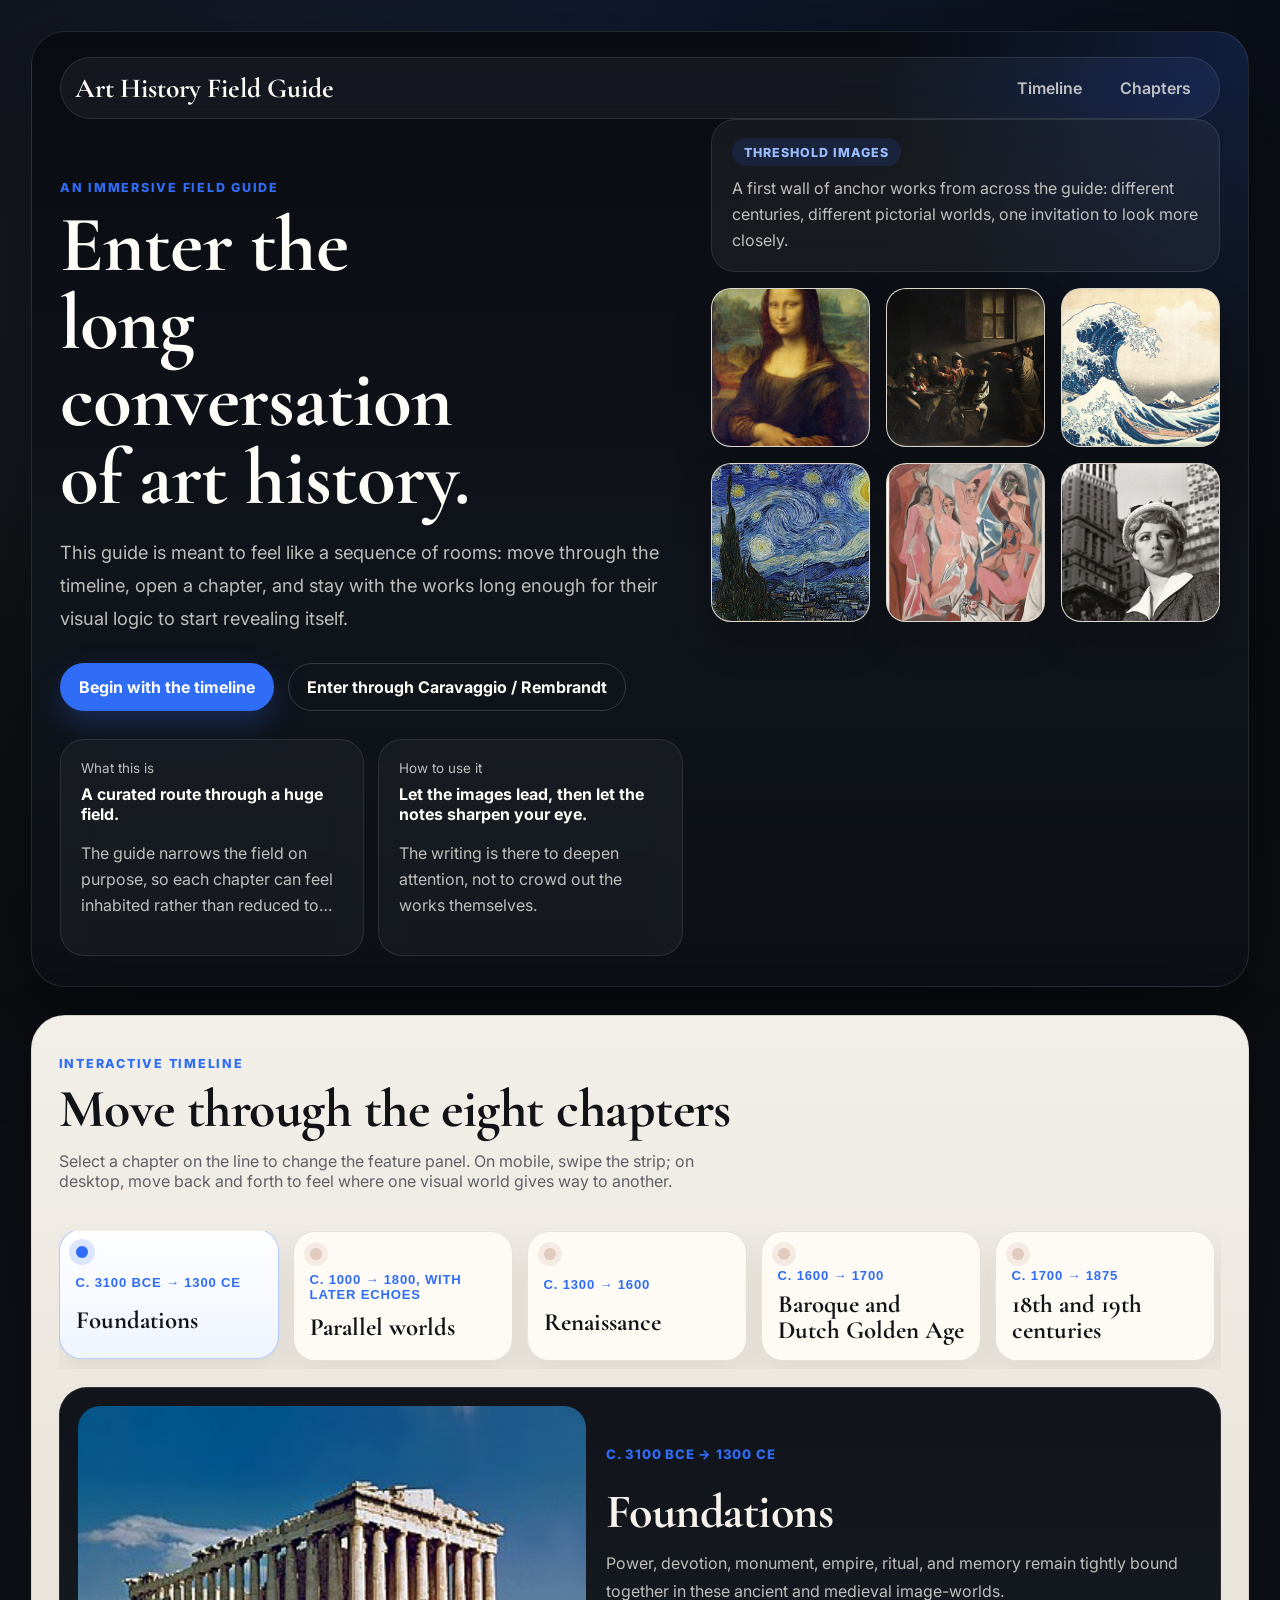
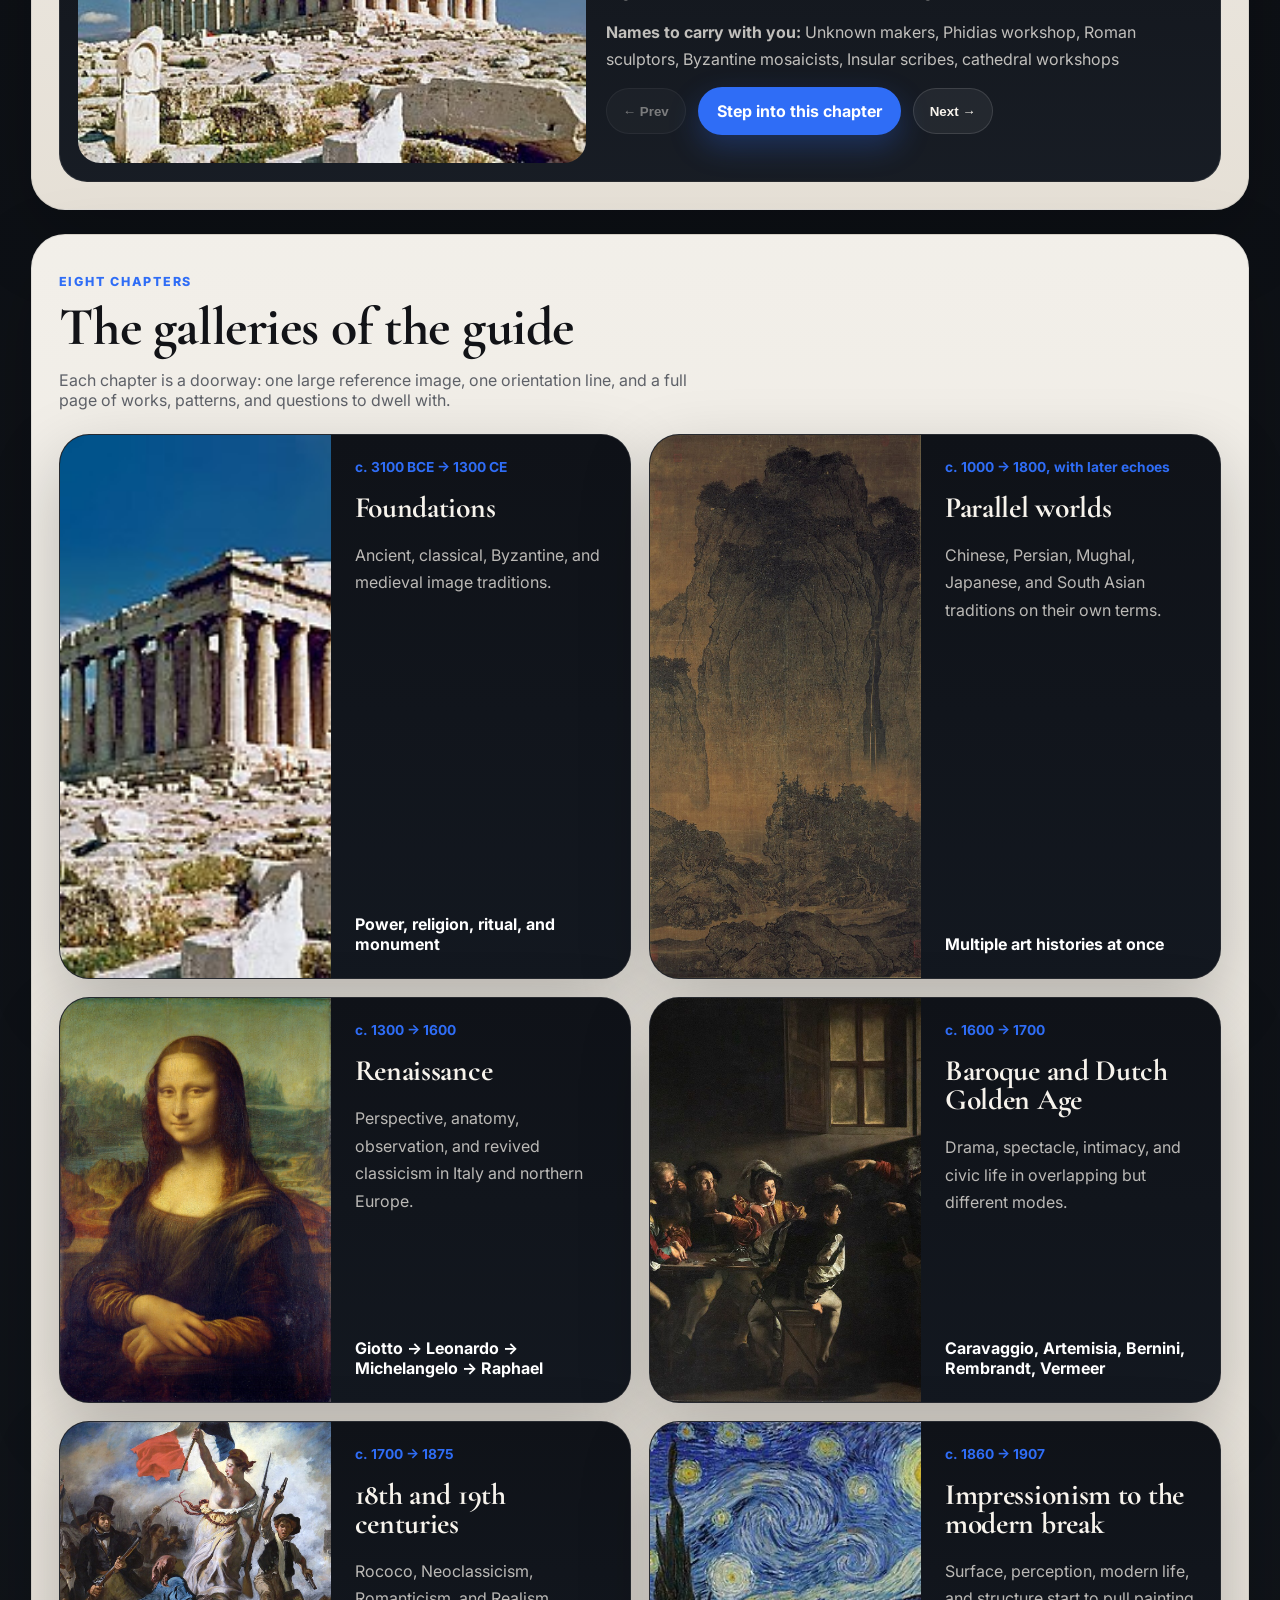
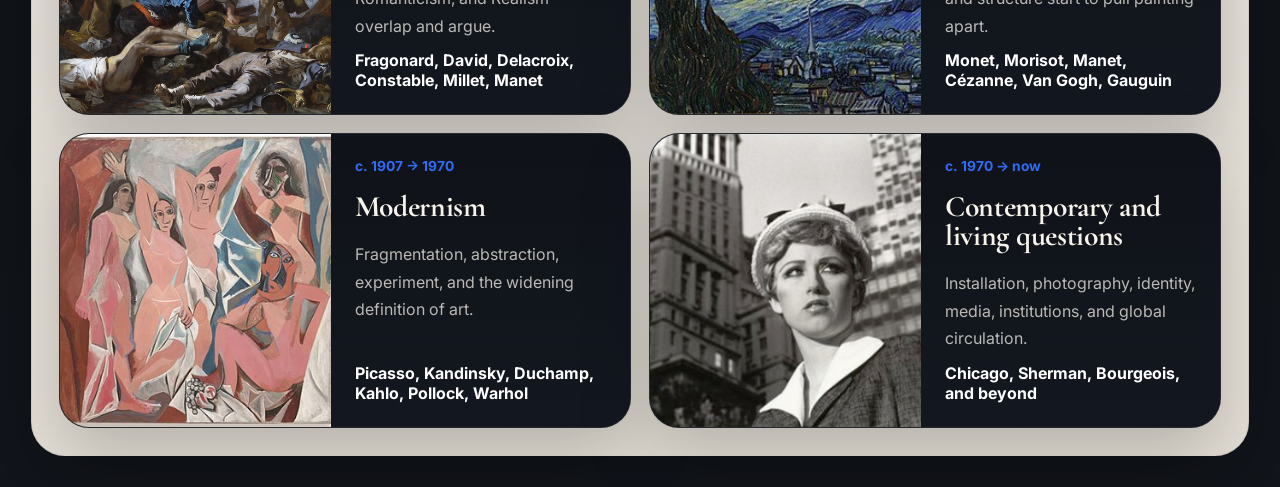
==== commit 46d38de2: "feat: give the guide a more immersive editorial voice" ====
--- a/index.html
+++ b/index.html
@@ -4,11 +4,11 @@
   <meta charset="UTF-8" />
   <meta name="viewport" content="width=device-width, initial-scale=1.0" />
   <title>Art History Field Guide</title>
-  <meta name="description" content="A visual, navigable art history guide with an interactive timeline explorer and eight image-led chapters." />
+  <meta name="description" content="An immersive art history field guide with an interactive timeline explorer and eight image-led chapters." />
   <link rel="preconnect" href="https://fonts.googleapis.com">
   <link rel="preconnect" href="https://fonts.gstatic.com" crossorigin>
   <link href="https://fonts.googleapis.com/css2?family=Inter:wght@400;500;600;700;800&family=Cormorant+Garamond:wght@500;600;700&display=swap" rel="stylesheet">
-  <link rel="stylesheet" href="styles.css" />
+  <link rel="stylesheet" href="styles.css?v=immersive3" />
 </head>
 <body>
   <div class="site-shell">
@@ -22,22 +22,22 @@
       </nav>
       <div class="hero-layout home-hero-layout">
         <div class="hero-copy">
-          <p class="eyebrow">A practical visual guide</p>
-          <h1>Get the shape of art history fast.</h1>
-          <p class="lede">Use the interactive timeline to see how the major chapters connect, then open any of the eight chapter pages for clusters of works, artists, and visual ideas.</p>
+          <p class="eyebrow">An immersive field guide</p>
+          <h1>Enter the long conversation of art history.</h1>
+          <p class="lede">This guide is meant to feel like a sequence of rooms: move through the timeline, open a chapter, and stay with the works long enough for their visual logic to start revealing itself.</p>
           <div class="hero-actions">
-            <a class="button primary" data-no-modal="true" href="#timeline">Open the interactive timeline</a>
-            <a class="button secondary" data-modal="true" href="periods/baroque-dutch.html">Start with Caravaggio / Rembrandt</a>
+            <a class="button primary" data-no-modal="true" href="#timeline">Begin with the timeline</a>
+            <a class="button secondary" data-modal="true" href="periods/baroque-dutch.html">Enter through Caravaggio / Rembrandt</a>
           </div>
           <div class="hero-highlights hero-highlights--compact">
-            <div class="highlight-card"><span class="highlight-kicker">What this is</span><strong>A selective route, not the whole canon.</strong><p>The aim is to make the field legible quickly, then give you strong pages to explore in more depth.</p></div>
-            <div class="highlight-card"><span class="highlight-kicker">Best use</span><strong>Click a period, then look at the images first.</strong><p>The chapter pages are designed to teach through repeated examples rather than long blocks of text.</p></div>
+            <div class="highlight-card"><span class="highlight-kicker">What this is</span><strong>A curated route through a huge field.</strong><p>The guide narrows the field on purpose, so each chapter can feel inhabited rather than reduced to bullet points.</p></div>
+            <div class="highlight-card"><span class="highlight-kicker">How to use it</span><strong>Let the images lead, then let the notes sharpen your eye.</strong><p>The writing is there to deepen attention, not to crowd out the works themselves.</p></div>
           </div>
         </div>
         <aside class="hero-preview-board">
           <div class="hero-preview-intro">
-            <span class="hero-visual-kicker">Reference wall</span>
-            <p>Big anchor works from across the guide, so the homepage feels like a usable map rather than a wall of copy.</p>
+            <span class="hero-visual-kicker">Threshold images</span>
+            <p>A first wall of anchor works from across the guide: different centuries, different pictorial worlds, one invitation to look more closely.</p>
           </div>
           <div class="hero-preview-grid mosaic-six">
             <img src="assets/artworks/mona-lisa.jpg" alt="Mona Lisa" loading="eager" />
@@ -56,8 +56,8 @@
         <div class="section-heading timeline-heading timeline-heading--stacked">
           <div>
             <p class="eyebrow">Interactive timeline</p>
-            <h2>Move across the eight chapters</h2>
-            <p>Select any point on the timeline to update the feature panel. On mobile, swipe the chapter strip; on desktop, click across and compare quickly.</p>
+            <h2>Move through the eight chapters</h2>
+            <p>Select a chapter on the line to change the feature panel. On mobile, swipe the strip; on desktop, move back and forth to feel where one visual world gives way to another.</p>
           </div>
         </div>
         <div class="timeline-explorer" data-timeline-explorer>
@@ -70,8 +70,8 @@
       <section class="panel chapter-gallery-panel" id="periods">
         <div class="section-heading">
           <p class="eyebrow">Eight chapters</p>
-          <h2>The main map of the guide</h2>
-          <p>Each chapter has a large reference image, a short orientation line, and a chapter page you can open in-place or on its own.</p>
+          <h2>The galleries of the guide</h2>
+          <p>Each chapter is a doorway: one large reference image, one orientation line, and a full page of works, patterns, and questions to dwell with.</p>
         </div>
         <div class="chapter-gallery-grid">
           <a class="chapter-feature-card" data-modal="true" href="periods/foundations.html">
@@ -110,6 +110,6 @@
       </section>
     </main>
   </div>
-  <script src="script.js" defer></script>
+  <script src="script.js?v=immersive3" defer></script>
 </body>
 </html>
--- a/styles.css
+++ b/styles.css
@@ -1,17 +1,17 @@
 
 :root {
-  --bg: #f6f1e8;
-  --card: rgba(255, 250, 244, 0.92);
-  --card-strong: rgba(255, 252, 247, 0.98);
-  --ink: #201814;
-  --ink-soft: #645a51;
-  --accent: #8b3f20;
-  --line: rgba(80, 55, 35, 0.14);
-  --shadow: 0 24px 60px rgba(70, 42, 17, 0.12);
-  --radius-md: 22px;
+  --bg: #08090c;
+  --card: rgba(246, 242, 234, 0.96);
+  --card-strong: rgba(255, 252, 246, 0.99);
+  --ink: #121317;
+  --ink-soft: #5e6168;
+  --accent: #2f6df6;
+  --line: rgba(18, 19, 23, 0.10);
+  --shadow: 0 28px 80px rgba(0, 0, 0, 0.18);
+  --radius-md: 24px;
   --max: 1720px;
   --page-pad: clamp(18px, 2.4vw, 34px);
-  --panel-pad: clamp(22px, 2vw, 34px);
+  --panel-pad: clamp(24px, 2.1vw, 36px);
 }
 * { box-sizing: border-box; }
 html { scroll-behavior: smooth; }
@@ -20,47 +20,98 @@
   font-family: "Inter", system-ui, sans-serif;
   color: var(--ink);
   background:
-    radial-gradient(circle at top left, rgba(199,131,45,0.18), transparent 26%),
-    radial-gradient(circle at 88% 12%, rgba(79,111,104,0.14), transparent 22%),
-    linear-gradient(180deg, #f8f2ea 0%, #f2e8d8 42%, #f7f1e8 100%);
+    radial-gradient(circle at top center, rgba(47,109,246,0.14), transparent 24%),
+    radial-gradient(circle at 12% 8%, rgba(255,255,255,0.06), transparent 18%),
+    linear-gradient(180deg, #090a0d 0%, #0d1015 42%, #12161c 100%);
 }
 img { max-width: 100%; display:block; }
 a { color: inherit; text-decoration:none; }
 .site-shell { width:min(100%, calc(var(--max) + (var(--page-pad) * 2))); margin:0 auto; padding:var(--page-pad); }
 .hero, .panel {
-  background: var(--card);
-  border: 1px solid var(--line);
   box-shadow: var(--shadow);
-  backdrop-filter: blur(14px);
   border-radius: 34px;
 }
-.hero { padding:clamp(24px, 2vw, 34px) clamp(24px, 2.2vw, 38px) clamp(30px, 2.4vw, 40px); margin-bottom:28px; overflow:hidden; }
-.panel { padding:var(--panel-pad); }
+.hero {
+  padding:clamp(24px, 2vw, 34px) clamp(24px, 2.2vw, 38px) clamp(30px, 2.4vw, 40px);
+  margin-bottom:28px;
+  overflow:hidden;
+  background:
+    radial-gradient(circle at top right, rgba(47,109,246,0.20), transparent 24%),
+    linear-gradient(180deg, #090b10 0%, #10141b 58%, #0c1016 100%);
+  border: 1px solid rgba(255,255,255,0.10);
+  color: #f7f3ec;
+  box-shadow: 0 36px 110px rgba(0, 0, 0, 0.42);
+}
+.panel {
+  padding:var(--panel-pad);
+  background: linear-gradient(180deg, rgba(247,244,238,0.98), rgba(239,233,223,0.96));
+  border: 1px solid rgba(18,19,23,0.08);
+}
 .quick-timeline { overflow: hidden; }
-.topbar { display:flex; justify-content:space-between; gap:20px; align-items:center; }
-.brand { font-family:"Cormorant Garamond", serif; font-size:1.7rem; font-weight:700; }
-.topbar-links { display:flex; flex-wrap:wrap; gap:16px; color:var(--ink-soft); font-weight:600; }
-.eyebrow { text-transform:uppercase; letter-spacing:.12em; color:var(--accent); font-size:.78rem; font-weight:800; margin-bottom:10px; }
-h1,h2,h3 { font-family:"Cormorant Garamond", serif; line-height:1.05; margin-top:0; }
-h1 { font-size:clamp(3rem, 6vw, 5.6rem); margin-bottom:16px; max-width:12ch; }
-h2 { font-size:clamp(2rem, 4vw, 3.2rem); margin-bottom:12px; }
-h3 { font-size:1.65rem; margin-bottom:10px; }
-.lede { font-size:1.14rem; line-height:1.75; color:#433932; max-width:62ch; }
+.topbar {
+  display:flex;
+  justify-content:space-between;
+  gap:20px;
+  align-items:center;
+  padding: 10px 14px;
+  border-radius: 999px;
+  background: rgba(255,255,255,0.05);
+  border: 1px solid rgba(255,255,255,0.10);
+  backdrop-filter: saturate(160%) blur(18px);
+}
+.brand { font-family:"Cormorant Garamond", serif; font-size:1.72rem; font-weight:700; color:#fffdf8; }
+.topbar-links { display:flex; flex-wrap:wrap; gap:10px; color:rgba(247,243,236,0.72); font-weight:600; }
+.topbar-links a {
+  min-height: 40px;
+  padding: 0 14px;
+  display: inline-flex;
+  align-items: center;
+  border-radius: 999px;
+}
+.eyebrow { text-transform:uppercase; letter-spacing:.14em; color:var(--accent); font-size:.78rem; font-weight:800; margin-bottom:12px; }
+h1,h2,h3 { font-family:"Cormorant Garamond", serif; line-height:0.98; margin-top:0; letter-spacing:-0.01em; }
+h1 { font-size:clamp(3.3rem, 6.2vw, 6rem); margin-bottom:18px; max-width:11ch; }
+h2 { font-size:clamp(2.3rem, 4.2vw, 3.6rem); margin-bottom:14px; }
+h3 { font-size:1.85rem; margin-bottom:10px; }
+.lede { font-size:1.14rem; line-height:1.8; color:var(--ink-soft); max-width:64ch; }
+.hero .lede,
+.hero .hero-copy,
+.hero .hero-preview-intro p,
+.hero .question-card,
+.hero .highlight-card p,
+.hero .highlight-kicker,
+.hero .topbar-links {
+  color: rgba(247,243,236,0.76);
+}
+.hero h1,
+.hero h2,
+.hero h3,
+.hero .question-card strong,
+.hero .highlight-card strong {
+  color: #fffdf8;
+}
 .hero-layout, .period-header, .overview-slice { display:grid; grid-template-columns:minmax(0,1.1fr) minmax(0,.9fr); gap:28px; align-items:start; }
 .hero-copy { padding-top:48px; max-width: 78ch; }
 .hero-actions { display:flex; gap:14px; flex-wrap:wrap; margin:28px 0; }
-.button { display:inline-flex; align-items:center; justify-content:center; min-height:48px; padding:0 18px; border-radius:999px; font-weight:700; border:1px solid transparent; }
-.button.primary { background: var(--ink); color:#fff8f1; }
-.button.secondary { background: rgba(255,255,255,.62); border-color: var(--line); }
-.hero-highlights { display:grid; grid-template-columns:repeat(3, minmax(0,1fr)); gap:14px; }
+.button { display:inline-flex; align-items:center; justify-content:center; min-height:48px; padding:0 18px; border-radius:999px; font-weight:700; border:1px solid transparent; transition: transform .2s ease, background .2s ease, border-color .2s ease; }
+.button.primary { background: var(--accent); color:#ffffff; box-shadow: 0 12px 30px rgba(47,109,246,0.28); }
+.button.secondary { background: rgba(255,255,255,.78); border-color: var(--line); }
+.hero .button.secondary { background: transparent; border-color: rgba(255,255,255,.16); color:#fffdf8; }
+.hero-highlights { display:grid; grid-template-columns:repeat(2, minmax(0,1fr)); gap:14px; }
 .highlight-card, .map-route, .period-card, .overview-slice, .work-card, .next-card, .question-card {
   background: var(--card-strong);
   border:1px solid var(--line);
   border-radius: var(--radius-md);
 }
-.highlight-card { padding:18px; }
+.highlight-card { padding:20px; }
 .highlight-kicker { display:block; color:var(--ink-soft); font-size:.84rem; margin-bottom:8px; }
 .highlight-card p, .map-route p, .period-card p, .overview-copy p, .work-why { color:var(--ink-soft); line-height:1.65; }
+.hero .highlight-card {
+  background: rgba(255,255,255,0.04);
+  border: 1px solid rgba(255,255,255,0.10);
+  box-shadow: none;
+  backdrop-filter: blur(16px);
+}
 .hero-preview-board { display:grid; gap:16px; }
 
 .map-route,
@@ -85,8 +136,14 @@
   box-shadow: 0 18px 40px rgba(70, 42, 17, 0.10);
   border-color: rgba(139,63,32,.24);
 }
-.hero-preview-intro, .question-card { padding:16px 18px; background:rgba(255,249,242,0.9); border:1px solid var(--line); border-radius:22px; }
-.hero-visual-kicker { display:inline-flex; align-items:center; min-height:28px; padding:0 12px; border-radius:999px; background:rgba(139,63,32,.1); color:var(--accent); font-size:.78rem; font-weight:800; text-transform:uppercase; letter-spacing:.08em; }
+.hero-preview-intro, .question-card {
+  padding:18px 20px;
+  background: rgba(255,255,255,0.05);
+  border:1px solid rgba(255,255,255,0.10);
+  border-radius:24px;
+  backdrop-filter: blur(18px);
+}
+.hero-visual-kicker { display:inline-flex; align-items:center; min-height:28px; padding:0 12px; border-radius:999px; background:rgba(47,109,246,0.14); color:#9bbdff; font-size:.78rem; font-weight:800; text-transform:uppercase; letter-spacing:.08em; }
 .hero-preview-intro p { margin:10px 0 0; color:var(--ink-soft); line-height:1.6; }
 .timeline-heading {
   display: flex;
@@ -191,22 +248,23 @@
   line-height: 1.05;
 }
 .timeline-stop.is-active {
-  border-color: rgba(139,63,32,.32);
-  background: linear-gradient(180deg, rgba(255,252,247,1), rgba(246,236,224,.96));
+  border-color: rgba(47,109,246,.34);
+  background: linear-gradient(180deg, rgba(255,255,255,1), rgba(239,244,255,.98));
   transform: translateY(-2px);
 }
 .timeline-stop.is-active .timeline-stop__dot {
   background: var(--accent);
-  box-shadow: 0 0 0 7px rgba(139,63,32,.14);
+  box-shadow: 0 0 0 7px rgba(47,109,246,.16);
 }
 .timeline-explorer__focus {
   display: grid;
   grid-template-columns: minmax(300px, .92fr) minmax(0, 1.08fr);
   gap: 20px;
   padding: 18px;
-  border-radius: 26px;
-  border: 1px solid var(--line);
-  background: linear-gradient(180deg, rgba(255,251,246,.98), rgba(249,241,232,.95));
+  border-radius: 28px;
+  border: 1px solid rgba(255,255,255,0.10);
+  background: linear-gradient(180deg, rgba(12,15,21,0.98), rgba(19,24,32,0.98));
+  color: #f7f3ec;
 }
 .timeline-explorer__media img,
 .chapter-feature-card__image-wrap img {
@@ -234,7 +292,7 @@
 .timeline-explorer__artists,
 .timeline-explorer__fallback {
   margin: 0;
-  color: var(--ink-soft);
+  color: rgba(247,243,236,0.76);
   line-height: 1.7;
 }
 .timeline-explorer__actions {
@@ -247,9 +305,9 @@
   min-height: 46px;
   padding: 0 16px;
   border-radius: 999px;
-  border: 1px solid var(--line);
-  background: rgba(255,255,255,.72);
-  color: var(--ink);
+  border: 1px solid rgba(255,255,255,0.12);
+  background: rgba(255,255,255,0.06);
+  color: #f7f3ec;
   font-weight: 700;
 }
 .timeline-explorer__nav:disabled {
@@ -262,17 +320,17 @@
   display: grid;
   grid-template-columns: minmax(200px, .95fr) minmax(0, 1.05fr);
   overflow: hidden;
-  background: var(--card-strong);
-  border: 1px solid var(--line);
-  border-radius: 26px;
-  box-shadow: 0 18px 40px rgba(70, 42, 17, 0.08);
+  background: #0f1218;
+  border: 1px solid rgba(255,255,255,0.10);
+  border-radius: 30px;
+  box-shadow: 0 26px 70px rgba(0, 0, 0, 0.22);
   transition: transform .2s ease, box-shadow .2s ease, border-color .2s ease;
 }
 .chapter-feature-card:hover,
 .chapter-feature-card:focus-within {
   transform: translateY(-2px);
-  box-shadow: 0 18px 40px rgba(70, 42, 17, 0.10);
-  border-color: rgba(139,63,32,.24);
+  box-shadow: 0 28px 80px rgba(0, 0, 0, 0.28);
+  border-color: rgba(47,109,246,.26);
 }
 .chapter-feature-card__image-wrap {
   min-height: 250px;
@@ -281,15 +339,18 @@
   display: flex;
   flex-direction: column;
   gap: 10px;
-  padding: 20px;
+  padding: 24px;
+  color: #f7f3ec;
+  background: linear-gradient(180deg, rgba(15,18,24,0.98), rgba(19,24,32,0.98));
 }
 .chapter-feature-card__copy p {
   margin: 0;
-  color: var(--ink-soft);
-  line-height: 1.65;
+  color: rgba(247,243,236,0.74);
+  line-height: 1.72;
 }
 .chapter-feature-card__copy strong {
   margin-top: auto;
+  color: #ffffff;
 }
 .mosaic-six, .period-header-preview, .overview-preview-grid, .works-grid, .period-grid, .map-routes, .next-grid { display:grid; gap:16px; }
 .mosaic-six { grid-template-columns:repeat(3, minmax(0,1fr)); }
@@ -298,7 +359,7 @@
 .works-grid { grid-template-columns:repeat(3, minmax(0,1fr)); gap:18px; }
 .period-grid { grid-template-columns:repeat(4, minmax(0,1fr)); }
 .map-routes, .next-grid { grid-template-columns:repeat(3, minmax(0,1fr)); }
-.mosaic-six img, .period-header-preview img, .overview-preview-grid img { aspect-ratio:1/1; object-fit:cover; border-radius:18px; border:1px solid var(--line); background:#e9dcc8; }
+.mosaic-six img, .period-header-preview img, .overview-preview-grid img { aspect-ratio:1/1; object-fit:cover; border-radius:20px; border:1px solid rgba(255,255,255,0.10); background:#d9d3c7; box-shadow: 0 18px 40px rgba(0,0,0,0.20); }
 .period-header { padding-top:36px; }
 .section-heading { margin-bottom:24px; }
 .section-heading p:last-child { color:var(--ink-soft); max-width:65ch; }
@@ -343,7 +404,7 @@
   margin-top: auto;
 }
 .notice-strip, .tag-row, .period-chip-row { display:flex; flex-wrap:wrap; gap:10px; }
-.notice-strip span, .tag-row span, .period-chip { border:1px solid var(--line); border-radius:999px; background:rgba(255,255,255,.72); padding:8px 12px; color:var(--ink-soft); font-size:.84rem; }
+.notice-strip span, .tag-row span, .period-chip { border:1px solid rgba(18,19,23,0.10); border-radius:999px; background:rgba(255,255,255,.72); padding:8px 12px; color:var(--ink-soft); font-size:.84rem; }
 .work-card { overflow:hidden; }
 .work-image-link img { width:100%; aspect-ratio:1/.88; object-fit:cover; background:#e9dcc8; }
 .work-copy {
@@ -359,7 +420,7 @@
 .deep-link { color:var(--accent); font-weight:700; font-size:.95rem; margin-top:auto; }
 .next-card { min-height:120px; display:flex; flex-direction:column; justify-content:space-between; }
 .next-card span { color:var(--ink-soft); font-size:.84rem; text-transform:uppercase; letter-spacing:.08em; }
-.page-panel { background:linear-gradient(180deg, rgba(255,249,241,.97), rgba(251,245,236,.94)); }
+.page-panel { background:linear-gradient(180deg, rgba(251,248,242,.98), rgba(243,237,228,.96)); }
 
 body.modal-open {
   overflow: hidden;
@@ -390,7 +451,7 @@
 .guide-modal__backdrop {
   position: absolute;
   inset: 0;
-  background: rgba(29, 20, 13, 0.56);
+  background: rgba(5, 7, 11, 0.72);
   backdrop-filter: blur(12px);
 }
 
@@ -409,10 +470,10 @@
   border-radius: 30px;
   overflow: hidden;
   background:
-    radial-gradient(circle at top left, rgba(183, 103, 48, 0.12), transparent 30%),
-    linear-gradient(180deg, rgba(250, 244, 236, 0.98), rgba(244, 236, 226, 0.94));
-  border: 1px solid rgba(255,255,255,0.35);
-  box-shadow: 0 30px 80px rgba(21, 12, 8, 0.30);
+    radial-gradient(circle at top left, rgba(47,109,246,0.18), transparent 28%),
+    linear-gradient(180deg, rgba(12,15,21,0.99), rgba(18,22,30,0.99));
+  border: 1px solid rgba(255,255,255,0.12);
+  box-shadow: 0 30px 90px rgba(0, 0, 0, 0.44);
   transform: translateY(20px) scale(.985);
   transition: transform .28s ease, box-shadow .28s ease;
 }
@@ -428,8 +489,8 @@
   justify-content: space-between;
   gap: 18px;
   padding: 18px 22px 16px;
-  background: linear-gradient(180deg, rgba(255,249,241,.96), rgba(245,235,223,.88));
-  border-bottom: 1px solid rgba(80, 55, 35, 0.12);
+  background: rgba(255,255,255,0.04);
+  border-bottom: 1px solid rgba(255,255,255,0.10);
 }
 
 .guide-modal__heading h2 {
@@ -440,8 +501,8 @@
 .guide-modal__summary {
   margin: 8px 0 0;
   max-width: 62ch;
-  color: var(--ink-soft);
-  line-height: 1.55;
+  color: rgba(247,243,236,0.72);
+  line-height: 1.6;
 }
 
 .guide-modal__eyebrow {
@@ -468,8 +529,8 @@
   gap: 8px;
   padding: 4px;
   border-radius: 999px;
-  background: rgba(255,255,255,0.62);
-  border: 1px solid rgba(80, 55, 35, 0.10);
+  background: rgba(255,255,255,0.05);
+  border: 1px solid rgba(255,255,255,0.10);
 }
 
 .guide-modal__open-page,
@@ -478,9 +539,9 @@
   min-height: 44px;
   padding: 0 16px;
   border-radius: 999px;
-  border: 1px solid rgba(80, 55, 35, 0.14);
-  background: rgba(255,255,255,0.72);
-  color: var(--ink);
+  border: 1px solid rgba(255,255,255,0.12);
+  background: rgba(255,255,255,0.06);
+  color: #f7f3ec;
   font: inherit;
   font-weight: 700;
   display: inline-flex;
@@ -500,8 +561,8 @@
 }
 
 .guide-modal__close {
-  background: var(--ink);
-  color: #fff8f1;
+  background: var(--accent);
+  color: #ffffff;
   border-color: transparent;
 }
 
@@ -509,8 +570,8 @@
   grid-area: spotlight;
   position: relative;
   min-width: 0;
-  border-right: 1px solid rgba(80, 55, 35, 0.10);
-  background: linear-gradient(180deg, rgba(248, 240, 230, 0.96), rgba(239, 228, 214, 0.92));
+  border-right: 1px solid rgba(255,255,255,0.10);
+  background: linear-gradient(180deg, rgba(17,22,31,0.98), rgba(12,15,21,0.98));
   overflow: hidden;
 }
 
@@ -574,8 +635,8 @@
   grid-area: frame;
   min-height: 0;
   background:
-    linear-gradient(180deg, rgba(255, 255, 255, 0.42), rgba(255,255,255,0) 14%),
-    rgba(242, 232, 216, 0.66);
+    linear-gradient(180deg, rgba(255, 255, 255, 0.06), rgba(255,255,255,0) 14%),
+    rgba(232, 226, 216, 0.88);
   padding: 14px 14px 0 0;
 }
 
@@ -595,8 +656,8 @@
   gap: 18px;
   align-items: center;
   padding: 16px 22px 18px;
-  border-top: 1px solid rgba(80, 55, 35, 0.10);
-  background: linear-gradient(180deg, rgba(247, 239, 229, 0.94), rgba(242, 233, 221, 0.98));
+  border-top: 1px solid rgba(255,255,255,0.10);
+  background: linear-gradient(180deg, rgba(14,17,24,0.98), rgba(11,14,20,0.99));
 }
 
 .guide-modal__rail-intro span {
@@ -611,7 +672,7 @@
 
 .guide-modal__rail-intro p {
   margin: 0;
-  color: var(--ink-soft);
+  color: rgba(247,243,236,0.72);
   line-height: 1.5;
 }
 
@@ -631,8 +692,8 @@
   min-width: 0;
   padding: 8px;
   border-radius: 18px;
-  border: 1px solid rgba(80, 55, 35, 0.12);
-  background: rgba(255, 252, 247, 0.84);
+  border: 1px solid rgba(255,255,255,0.12);
+  background: rgba(255,255,255,0.05);
   text-align: left;
   cursor: pointer;
   transition: transform .2s ease, box-shadow .2s ease, border-color .2s ease;
@@ -642,12 +703,12 @@
 .guide-modal__thumb:focus-visible,
 .guide-modal__thumb.is-active {
   transform: translateY(-2px);
-  border-color: rgba(139,63,32,.30);
-  box-shadow: 0 14px 28px rgba(70, 42, 17, 0.12);
+  border-color: rgba(47,109,246,.30);
+  box-shadow: 0 18px 36px rgba(0, 0, 0, 0.24);
 }
 
 .guide-modal__thumb.is-active {
-  background: rgba(255, 248, 239, 0.98);
+  background: rgba(47,109,246,0.12);
 }
 
 .guide-modal__thumb img {
@@ -669,7 +730,7 @@
 }
 
 .guide-modal__thumb-copy small {
-  color: var(--ink-soft);
+  color: rgba(247,243,236,0.68);
   line-height: 1.35;
 }
 
@@ -782,7 +843,7 @@
   .guide-modal__spotlight {
     min-height: 220px;
     border-right: 0;
-    border-bottom: 1px solid rgba(80, 55, 35, 0.10);
+    border-bottom: 1px solid rgba(255,255,255,0.10);
   }
 
   .guide-modal__frame-shell {
@@ -815,8 +876,9 @@
     display: inline-flex;
     align-items: center;
     border-radius: 999px;
-    background: rgba(255,255,255,.62);
-    border: 1px solid var(--line);
+    background: rgba(255,255,255,0.06);
+    border: 1px solid rgba(255,255,255,0.12);
+    color: #fffdf8;
   }
   .timeline-rail,
   .timeline-explorer__rail {
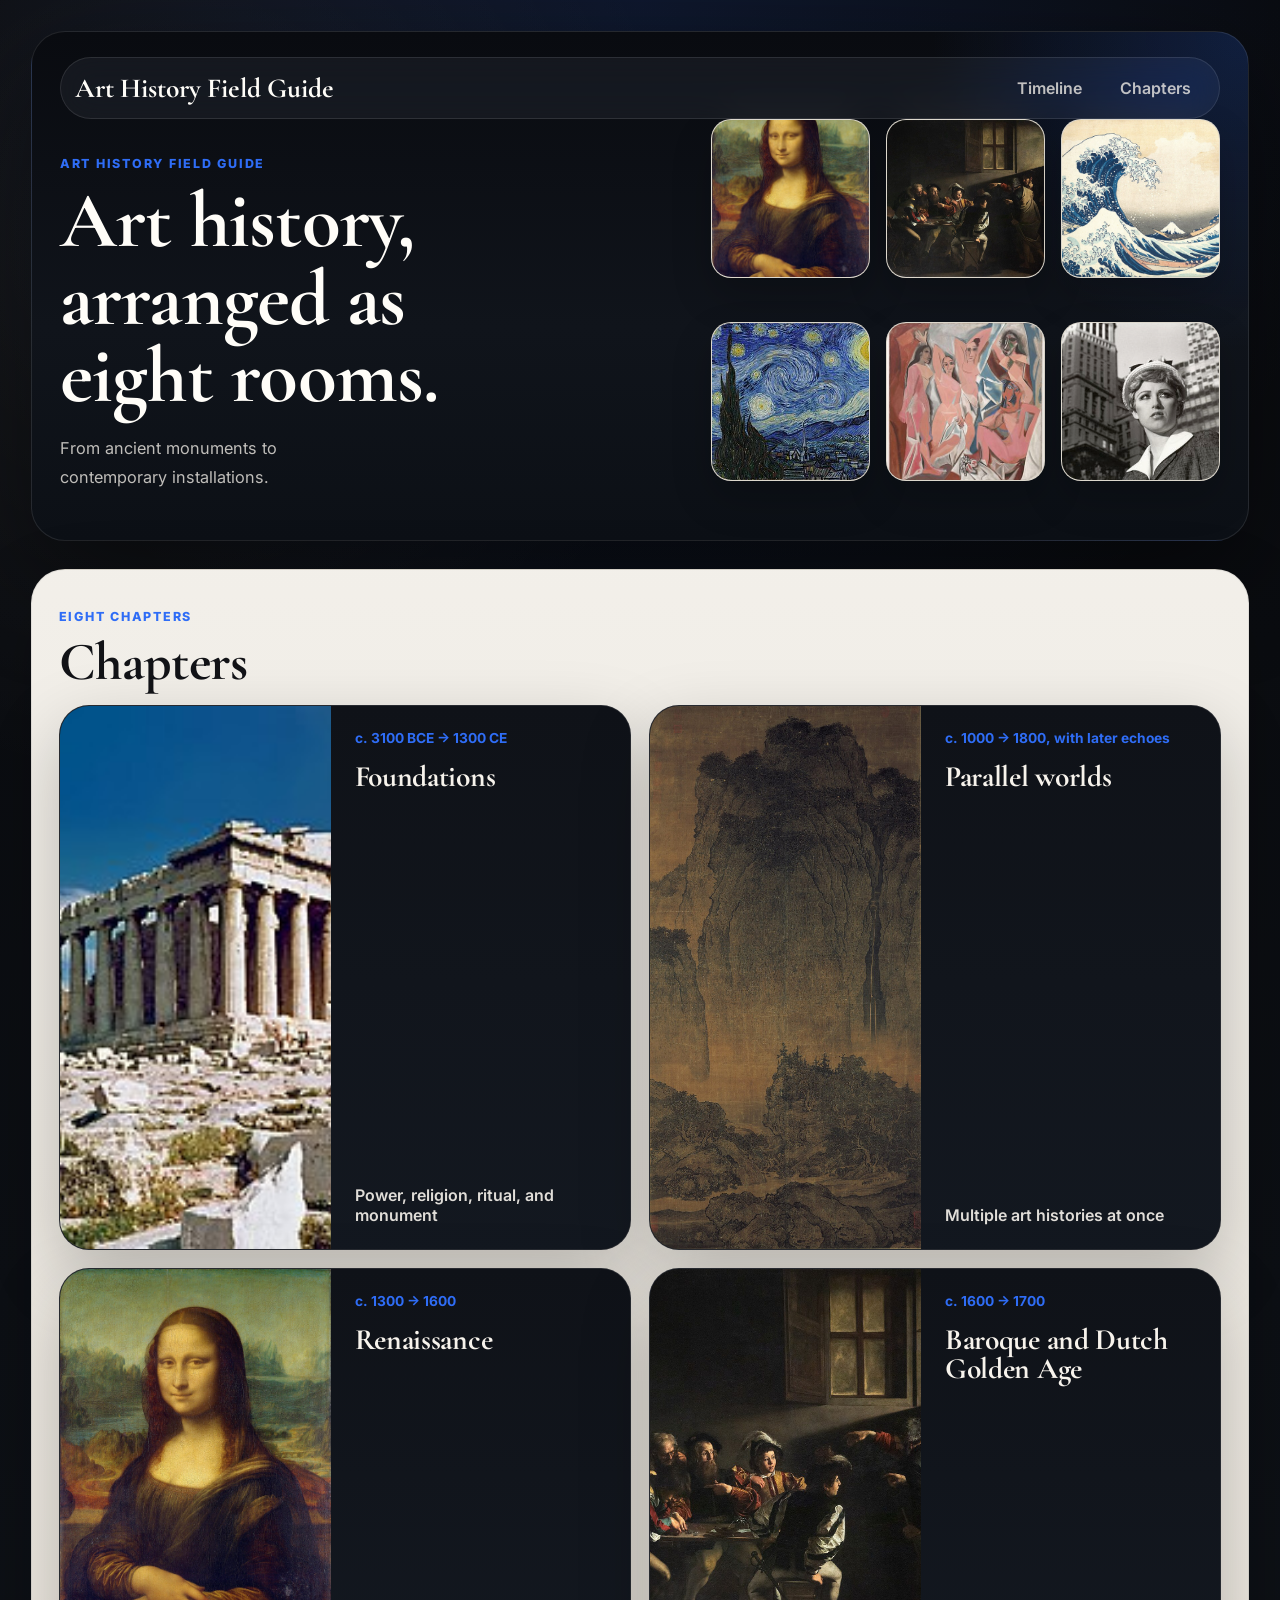
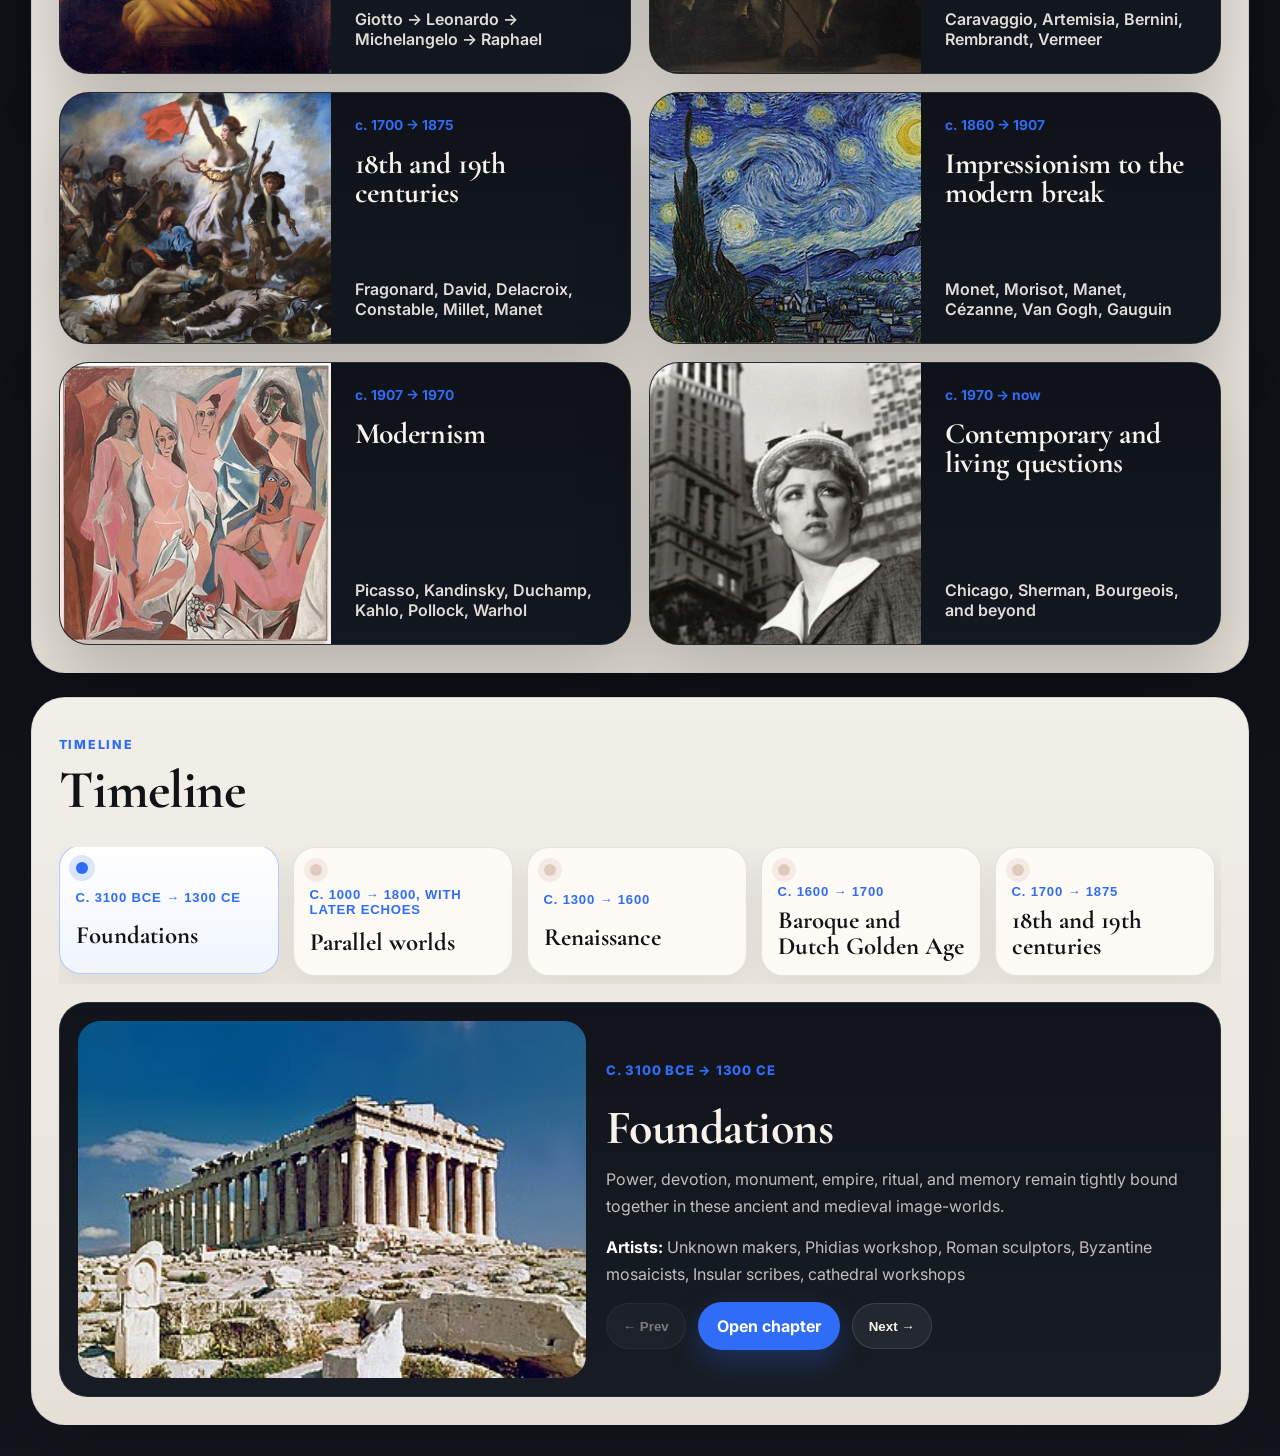
==== commit 0ef74c78: "feat: simplify navigation and remove instructional copy" ====
--- a/index.html
+++ b/index.html
@@ -8,7 +8,7 @@
   <link rel="preconnect" href="https://fonts.googleapis.com">
   <link rel="preconnect" href="https://fonts.gstatic.com" crossorigin>
   <link href="https://fonts.googleapis.com/css2?family=Inter:wght@400;500;600;700;800&family=Cormorant+Garamond:wght@500;600;700&display=swap" rel="stylesheet">
-  <link rel="stylesheet" href="styles.css?v=immersive3" />
+  <link rel="stylesheet" href="styles.css?v=simple6" />
 </head>
 <body>
   <div class="site-shell">
@@ -20,25 +20,13 @@
           <a data-no-modal="true" href="#periods">Chapters</a>
         </div>
       </nav>
-      <div class="hero-layout home-hero-layout">
-        <div class="hero-copy">
-          <p class="eyebrow">An immersive field guide</p>
-          <h1>Enter the long conversation of art history.</h1>
-          <p class="lede">This guide is meant to feel like a sequence of rooms: move through the timeline, open a chapter, and stay with the works long enough for their visual logic to start revealing itself.</p>
-          <div class="hero-actions">
-            <a class="button primary" data-no-modal="true" href="#timeline">Begin with the timeline</a>
-            <a class="button secondary" data-modal="true" href="periods/baroque-dutch.html">Enter through Caravaggio / Rembrandt</a>
-          </div>
-          <div class="hero-highlights hero-highlights--compact">
-            <div class="highlight-card"><span class="highlight-kicker">What this is</span><strong>A curated route through a huge field.</strong><p>The guide narrows the field on purpose, so each chapter can feel inhabited rather than reduced to bullet points.</p></div>
-            <div class="highlight-card"><span class="highlight-kicker">How to use it</span><strong>Let the images lead, then let the notes sharpen your eye.</strong><p>The writing is there to deepen attention, not to crowd out the works themselves.</p></div>
-          </div>
-        </div>
-        <aside class="hero-preview-board">
-          <div class="hero-preview-intro">
-            <span class="hero-visual-kicker">Threshold images</span>
-            <p>A first wall of anchor works from across the guide: different centuries, different pictorial worlds, one invitation to look more closely.</p>
-          </div>
+      <div class="hero-layout home-hero-layout home-hero-layout--minimal">
+        <div class="hero-copy hero-copy--minimal">
+          <p class="eyebrow">Art history field guide</p>
+          <h1>Art history, arranged as eight rooms.</h1>
+          <p class="lede">From ancient monuments to contemporary installations.</p>
+</div>
+        <aside class="hero-preview-board hero-preview-board--minimal">
           <div class="hero-preview-grid mosaic-six">
             <img src="assets/artworks/mona-lisa.jpg" alt="Mona Lisa" loading="eager" />
             <img src="assets/artworks/calling-saint-matthew.jpg" alt="The Calling of Saint Matthew" loading="eager" />
@@ -52,64 +40,62 @@
     </header>
 
     <main>
+      <section class="panel chapter-gallery-panel" id="periods">
+        <div class="section-heading section-heading--minimal">
+          <p class="eyebrow">Eight chapters</p>
+          <h2>Chapters</h2>
+        </div>
+        <div class="chapter-gallery-grid">
+          <a class="chapter-feature-card" data-modal="true" href="periods/foundations.html">
+            <div class="chapter-feature-card__image-wrap"><img src="assets/examples/parthenon-sculptures.jpg" alt="Parthenon sculptures" loading="eager" /></div>
+            <div class="chapter-feature-card__copy"><span class="period-range">c. 3100 BCE → 1300 CE</span><h3>Foundations</h3><strong>Power, religion, ritual, and monument</strong></div>
+          </a>
+          <a class="chapter-feature-card" data-modal="true" href="periods/parallel-worlds.html">
+            <div class="chapter-feature-card__image-wrap"><img src="assets/examples/travelers-among-mountains-and-streams.jpg" alt="Travelers Among Mountains and Streams" loading="eager" /></div>
+            <div class="chapter-feature-card__copy"><span class="period-range">c. 1000 → 1800, with later echoes</span><h3>Parallel worlds</h3><strong>Multiple art histories at once</strong></div>
+          </a>
+          <a class="chapter-feature-card" data-modal="true" href="periods/renaissance.html">
+            <div class="chapter-feature-card__image-wrap"><img src="assets/artworks/mona-lisa.jpg" alt="Mona Lisa" loading="eager" /></div>
+            <div class="chapter-feature-card__copy"><span class="period-range">c. 1300 → 1600</span><h3>Renaissance</h3><strong>Giotto → Leonardo → Michelangelo → Raphael</strong></div>
+          </a>
+          <a class="chapter-feature-card" data-modal="true" href="periods/baroque-dutch.html">
+            <div class="chapter-feature-card__image-wrap"><img src="assets/artworks/calling-saint-matthew.jpg" alt="The Calling of Saint Matthew" loading="eager" /></div>
+            <div class="chapter-feature-card__copy"><span class="period-range">c. 1600 → 1700</span><h3>Baroque and Dutch Golden Age</h3><strong>Caravaggio, Artemisia, Bernini, Rembrandt, Vermeer</strong></div>
+          </a>
+          <a class="chapter-feature-card" data-modal="true" href="periods/eighteenth-nineteenth.html">
+            <div class="chapter-feature-card__image-wrap"><img src="assets/examples/liberty-leading-the-people.jpg" alt="Liberty Leading the People" loading="eager" /></div>
+            <div class="chapter-feature-card__copy"><span class="period-range">c. 1700 → 1875</span><h3>18th and 19th centuries</h3><strong>Fragonard, David, Delacroix, Constable, Millet, Manet</strong></div>
+          </a>
+          <a class="chapter-feature-card" data-modal="true" href="periods/impressionism-modern-break.html">
+            <div class="chapter-feature-card__image-wrap"><img src="assets/artworks/starry-night.jpg" alt="The Starry Night" loading="eager" /></div>
+            <div class="chapter-feature-card__copy"><span class="period-range">c. 1860 → 1907</span><h3>Impressionism to the modern break</h3><strong>Monet, Morisot, Manet, Cézanne, Van Gogh, Gauguin</strong></div>
+          </a>
+          <a class="chapter-feature-card" data-modal="true" href="periods/modernism.html">
+            <div class="chapter-feature-card__image-wrap"><img src="assets/examples/les-demoiselles-davignon.jpg" alt="Les Demoiselles d’Avignon" loading="eager" /></div>
+            <div class="chapter-feature-card__copy"><span class="period-range">c. 1907 → 1970</span><h3>Modernism</h3><strong>Picasso, Kandinsky, Duchamp, Kahlo, Pollock, Warhol</strong></div>
+          </a>
+          <a class="chapter-feature-card" data-modal="true" href="periods/contemporary.html">
+            <div class="chapter-feature-card__image-wrap"><img src="assets/examples/untitled-film-stills.jpg" alt="Untitled Film Stills" loading="eager" /></div>
+            <div class="chapter-feature-card__copy"><span class="period-range">c. 1970 → now</span><h3>Contemporary and living questions</h3><strong>Chicago, Sherman, Bourgeois, and beyond</strong></div>
+          </a>
+        </div>
+      </section>
+
       <section class="panel timeline-explorer-panel" id="timeline">
-        <div class="section-heading timeline-heading timeline-heading--stacked">
+        <div class="section-heading section-heading--minimal timeline-heading timeline-heading--stacked">
           <div>
-            <p class="eyebrow">Interactive timeline</p>
-            <h2>Move through the eight chapters</h2>
-            <p>Select a chapter on the line to change the feature panel. On mobile, swipe the strip; on desktop, move back and forth to feel where one visual world gives way to another.</p>
+            <p class="eyebrow">Timeline</p>
+            <h2>Timeline</h2>
           </div>
         </div>
         <div class="timeline-explorer" data-timeline-explorer>
           <noscript>
-            <p class="timeline-explorer__fallback">JavaScript is off, so the interactive timeline cannot load. Use the chapter grid below instead.</p>
+            <p class="timeline-explorer__fallback">Use the chapter grid above.</p>
           </noscript>
-        </div>
-      </section>
-
-      <section class="panel chapter-gallery-panel" id="periods">
-        <div class="section-heading">
-          <p class="eyebrow">Eight chapters</p>
-          <h2>The galleries of the guide</h2>
-          <p>Each chapter is a doorway: one large reference image, one orientation line, and a full page of works, patterns, and questions to dwell with.</p>
-        </div>
-        <div class="chapter-gallery-grid">
-          <a class="chapter-feature-card" data-modal="true" href="periods/foundations.html">
-            <div class="chapter-feature-card__image-wrap"><img src="assets/examples/parthenon-sculptures.jpg" alt="Parthenon sculptures" loading="eager" /></div>
-            <div class="chapter-feature-card__copy"><span class="period-range">c. 3100 BCE → 1300 CE</span><h3>Foundations</h3><p>Ancient, classical, Byzantine, and medieval image traditions.</p><strong>Power, religion, ritual, and monument</strong></div>
-          </a>
-          <a class="chapter-feature-card" data-modal="true" href="periods/parallel-worlds.html">
-            <div class="chapter-feature-card__image-wrap"><img src="assets/examples/travelers-among-mountains-and-streams.jpg" alt="Travelers Among Mountains and Streams" loading="eager" /></div>
-            <div class="chapter-feature-card__copy"><span class="period-range">c. 1000 → 1800, with later echoes</span><h3>Parallel worlds</h3><p>Chinese, Persian, Mughal, Japanese, and South Asian traditions on their own terms.</p><strong>Multiple art histories at once</strong></div>
-          </a>
-          <a class="chapter-feature-card" data-modal="true" href="periods/renaissance.html">
-            <div class="chapter-feature-card__image-wrap"><img src="assets/artworks/mona-lisa.jpg" alt="Mona Lisa" loading="eager" /></div>
-            <div class="chapter-feature-card__copy"><span class="period-range">c. 1300 → 1600</span><h3>Renaissance</h3><p>Perspective, anatomy, observation, and revived classicism in Italy and northern Europe.</p><strong>Giotto → Leonardo → Michelangelo → Raphael</strong></div>
-          </a>
-          <a class="chapter-feature-card" data-modal="true" href="periods/baroque-dutch.html">
-            <div class="chapter-feature-card__image-wrap"><img src="assets/artworks/calling-saint-matthew.jpg" alt="The Calling of Saint Matthew" loading="eager" /></div>
-            <div class="chapter-feature-card__copy"><span class="period-range">c. 1600 → 1700</span><h3>Baroque and Dutch Golden Age</h3><p>Drama, spectacle, intimacy, and civic life in overlapping but different modes.</p><strong>Caravaggio, Artemisia, Bernini, Rembrandt, Vermeer</strong></div>
-          </a>
-          <a class="chapter-feature-card" data-modal="true" href="periods/eighteenth-nineteenth.html">
-            <div class="chapter-feature-card__image-wrap"><img src="assets/examples/liberty-leading-the-people.jpg" alt="Liberty Leading the People" loading="eager" /></div>
-            <div class="chapter-feature-card__copy"><span class="period-range">c. 1700 → 1875</span><h3>18th and 19th centuries</h3><p>Rococo, Neoclassicism, Romanticism, and Realism overlap and argue.</p><strong>Fragonard, David, Delacroix, Constable, Millet, Manet</strong></div>
-          </a>
-          <a class="chapter-feature-card" data-modal="true" href="periods/impressionism-modern-break.html">
-            <div class="chapter-feature-card__image-wrap"><img src="assets/artworks/starry-night.jpg" alt="The Starry Night" loading="eager" /></div>
-            <div class="chapter-feature-card__copy"><span class="period-range">c. 1860 → 1907</span><h3>Impressionism to the modern break</h3><p>Surface, perception, modern life, and structure start to pull painting apart.</p><strong>Monet, Morisot, Manet, Cézanne, Van Gogh, Gauguin</strong></div>
-          </a>
-          <a class="chapter-feature-card" data-modal="true" href="periods/modernism.html">
-            <div class="chapter-feature-card__image-wrap"><img src="assets/examples/les-demoiselles-davignon.jpg" alt="Les Demoiselles d’Avignon" loading="eager" /></div>
-            <div class="chapter-feature-card__copy"><span class="period-range">c. 1907 → 1970</span><h3>Modernism</h3><p>Fragmentation, abstraction, experiment, and the widening definition of art.</p><strong>Picasso, Kandinsky, Duchamp, Kahlo, Pollock, Warhol</strong></div>
-          </a>
-          <a class="chapter-feature-card" data-modal="true" href="periods/contemporary.html">
-            <div class="chapter-feature-card__image-wrap"><img src="assets/examples/untitled-film-stills.jpg" alt="Untitled Film Stills" loading="eager" /></div>
-            <div class="chapter-feature-card__copy"><span class="period-range">c. 1970 → now</span><h3>Contemporary and living questions</h3><p>Installation, photography, identity, media, institutions, and global circulation.</p><strong>Chicago, Sherman, Bourgeois, and beyond</strong></div>
-          </a>
         </div>
       </section>
     </main>
   </div>
-  <script src="script.js?v=immersive3" defer></script>
+  <script src="script.js?v=simple6" defer></script>
 </body>
 </html>
--- a/styles.css
+++ b/styles.css
@@ -949,3 +949,140 @@
     flex: 1 1 0;
   }
 }
+
+
+.home-hero-layout--minimal {
+  align-items: center;
+}
+.hero-copy--minimal {
+  padding-top: 24px;
+}
+.hero-copy--minimal .lede {
+  max-width: 28ch;
+  font-size: 1.02rem;
+}
+.hero-actions--minimal {
+  margin: 22px 0 0;
+}
+.hero-preview-board--minimal {
+  align-self: stretch;
+}
+.section-heading--minimal {
+  margin-bottom: 16px;
+}
+.section-heading--minimal p:last-child {
+  display: none;
+}
+.chapter-gallery-panel {
+  order: 1;
+}
+.timeline-explorer-panel {
+  order: 2;
+}
+.chapter-feature-card__copy {
+  gap: 8px;
+}
+.chapter-feature-card__copy strong {
+  font-weight: 600;
+  color: rgba(247,243,236,0.9);
+}
+.timeline-explorer__artists strong {
+  color: #ffffff;
+}
+.guide-modal__summary:empty,
+.timeline-explorer__summary:empty,
+.timeline-explorer__artists:empty {
+  display: none;
+}
+.period-header-copy .lede {
+  max-width: 34ch;
+}
+.question-card {
+  display: none;
+}
+@media (max-width: 680px) {
+  .hero {
+    padding-top: 16px;
+  }
+  .brand {
+    font-size: 1.4rem;
+  }
+  .topbar {
+    gap: 12px;
+    padding: 8px 10px;
+  }
+  .topbar-links {
+    display: grid;
+    grid-template-columns: 1fr 1fr;
+  }
+  .topbar-links a {
+    justify-content: center;
+  }
+  .home-hero-layout--minimal {
+    gap: 18px;
+  }
+  .hero-copy--minimal {
+    padding-top: 10px;
+  }
+  .hero-copy--minimal .lede {
+    font-size: .98rem;
+  }
+  .hero-actions--minimal {
+    margin-top: 16px;
+  }
+  .hero-actions--minimal .button {
+    flex: 1 1 0;
+  }
+  .hero-preview-board--minimal {
+    order: -1;
+  }
+  .mosaic-six img:nth-child(n+5) {
+    display: block;
+  }
+  .mosaic-six {
+    grid-template-columns: repeat(2, minmax(0, 1fr));
+    gap: 10px;
+  }
+  .mosaic-six img {
+    aspect-ratio: 1 / 1.08;
+    border-radius: 16px;
+  }
+  .chapter-feature-card {
+    grid-template-columns: 1fr;
+    border-radius: 24px;
+  }
+  .chapter-feature-card__image-wrap {
+    min-height: 220px;
+  }
+  .chapter-feature-card__copy {
+    padding: 16px 16px 18px;
+  }
+  .chapter-feature-card__copy p {
+    display: none;
+  }
+  .chapter-feature-card__copy strong {
+    margin-top: 2px;
+    font-size: .96rem;
+    line-height: 1.45;
+  }
+  .timeline-explorer__summary,
+  .timeline-explorer__artists {
+    line-height: 1.55;
+  }
+  .timeline-explorer__nav {
+    display: none;
+  }
+  .timeline-explorer__actions .button {
+    width: 100%;
+  }
+  .period-chip-row {
+    display: none;
+  }
+  .guide-modal__summary,
+  .guide-modal__rail-intro {
+    display: none;
+  }
+  .page-panel .section-heading p:last-child {
+    display: none;
+  }
+}
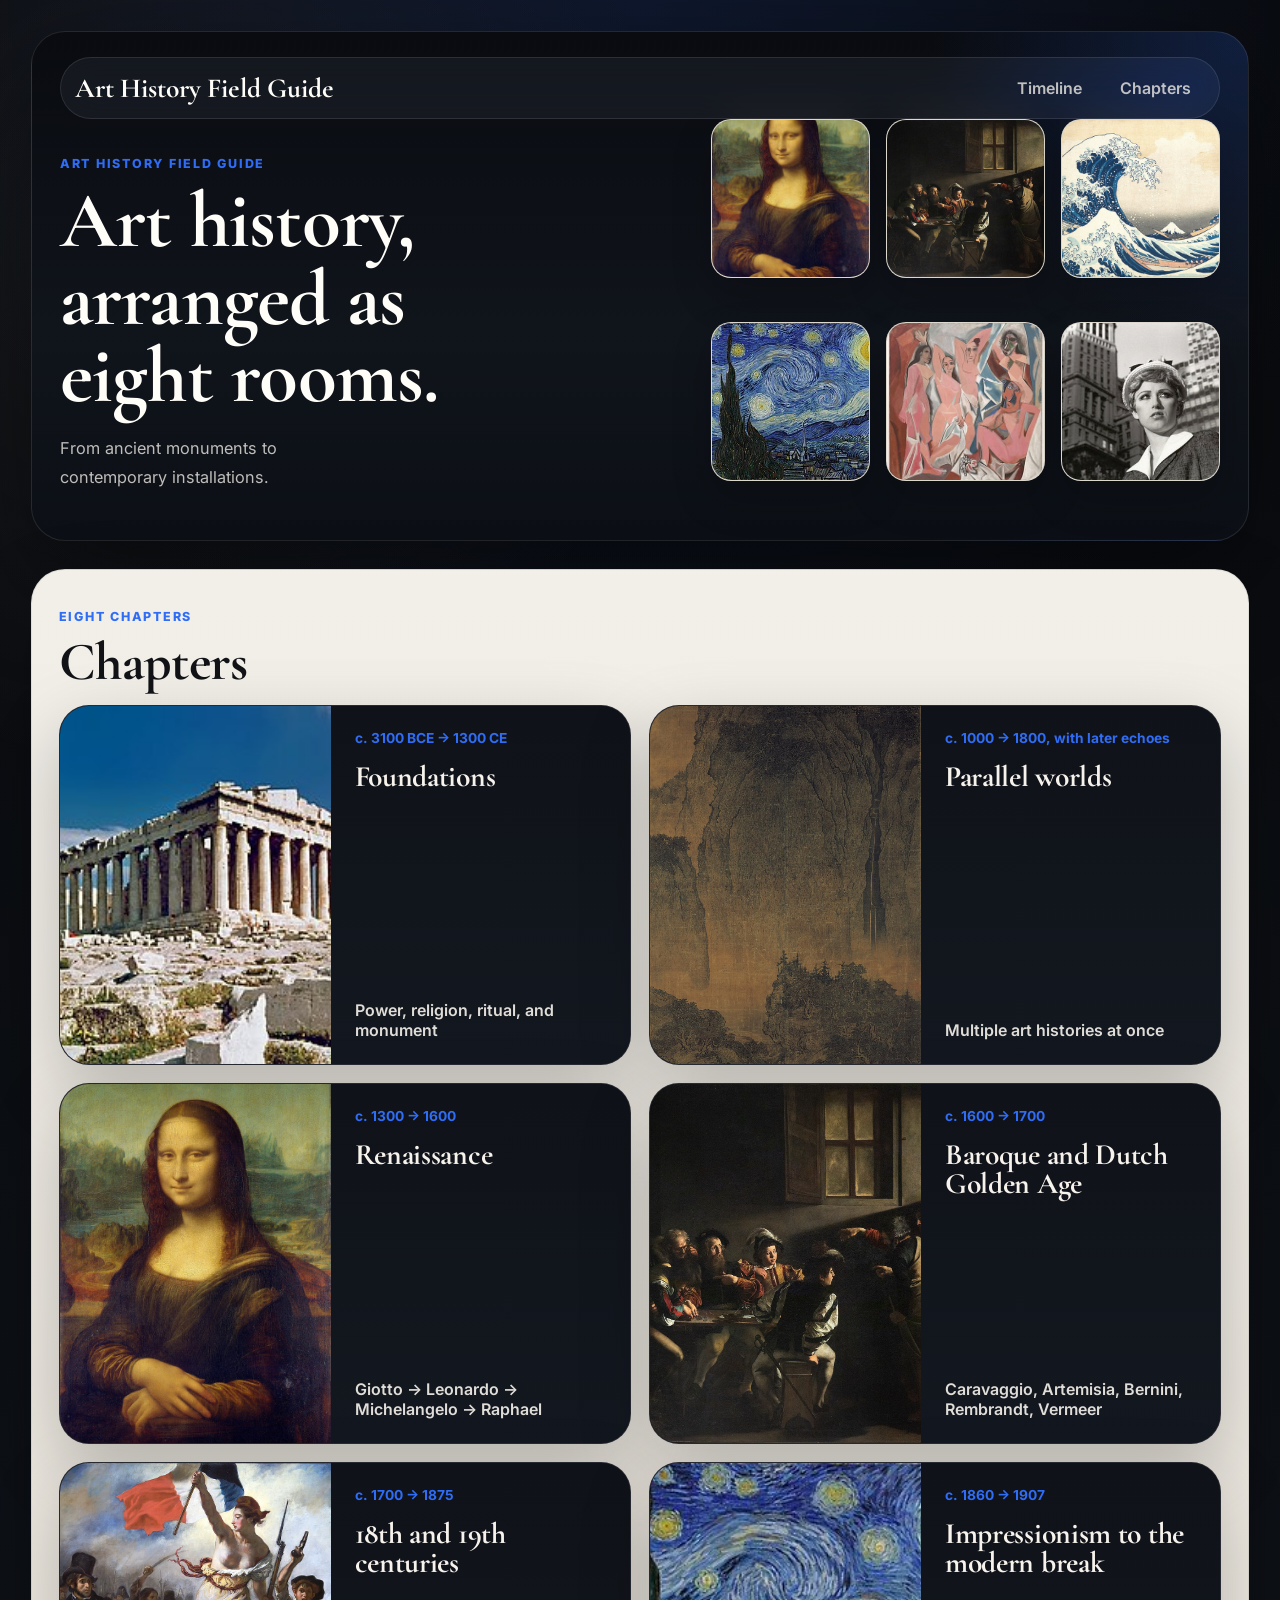
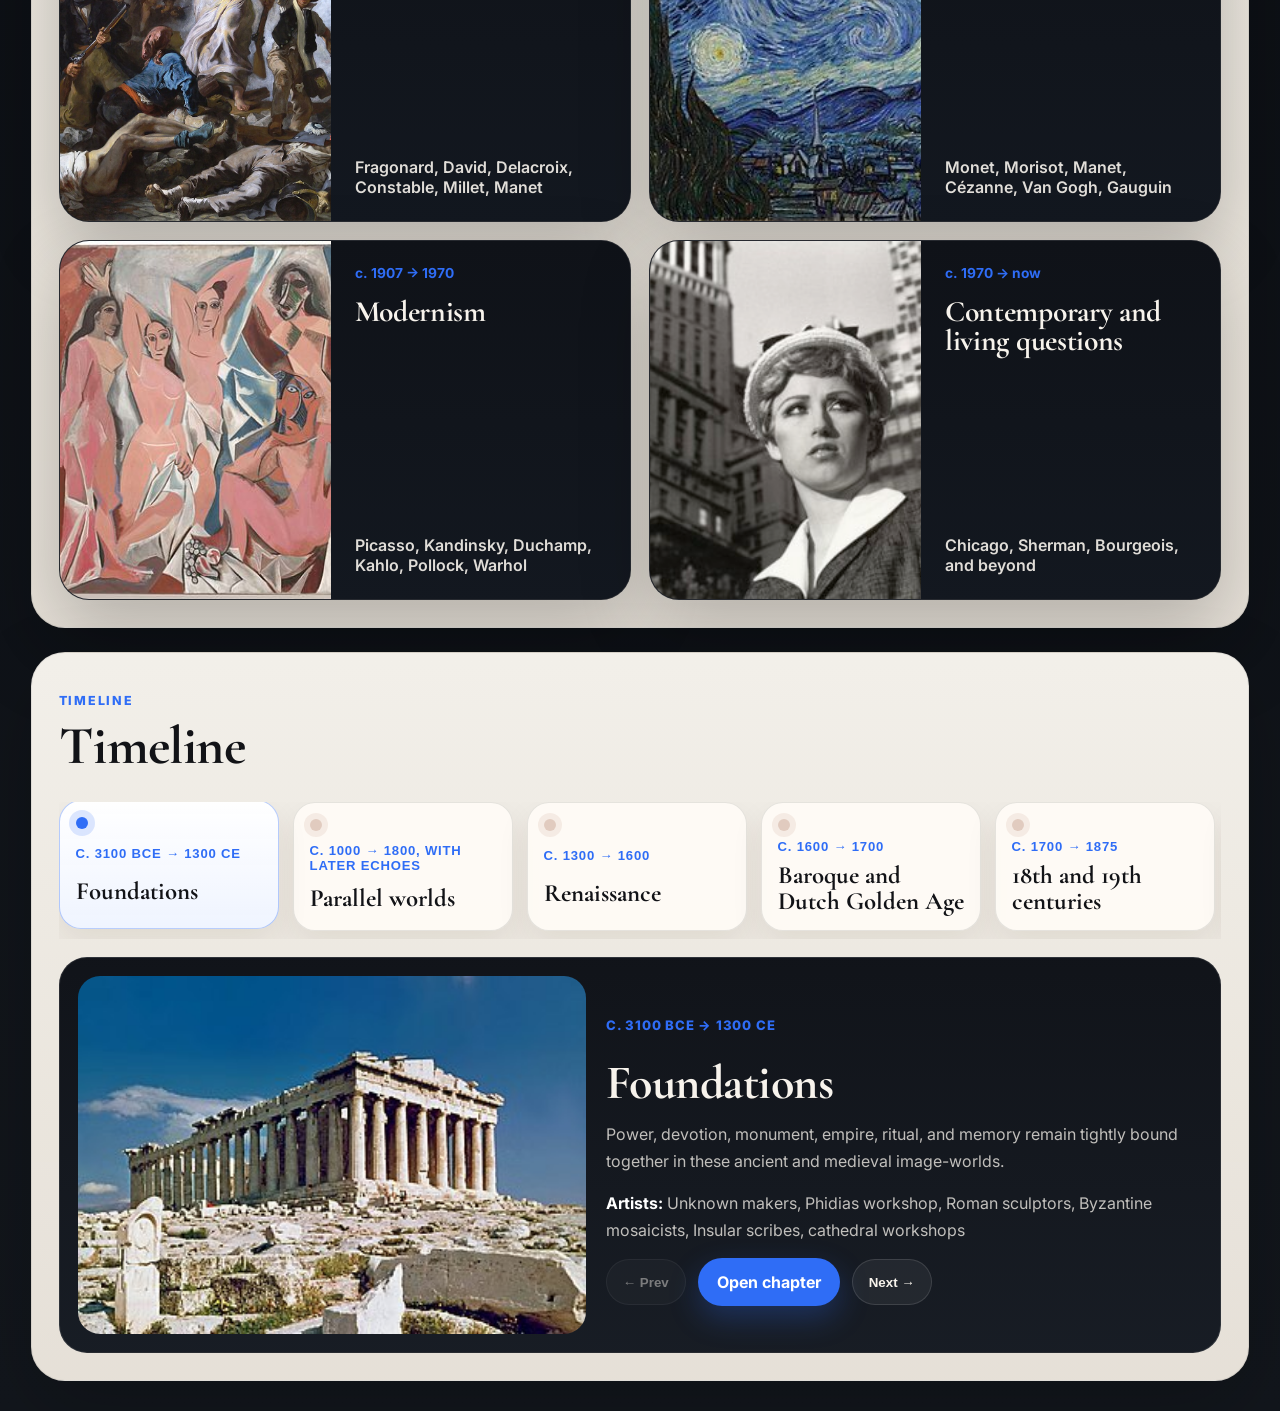
==== commit 9bfcd848: "feat: simplify chapter navigation across guide pages" ====
--- a/index.html
+++ b/index.html
@@ -8,7 +8,7 @@
   <link rel="preconnect" href="https://fonts.googleapis.com">
   <link rel="preconnect" href="https://fonts.gstatic.com" crossorigin>
   <link href="https://fonts.googleapis.com/css2?family=Inter:wght@400;500;600;700;800&family=Cormorant+Garamond:wght@500;600;700&display=swap" rel="stylesheet">
-  <link rel="stylesheet" href="styles.css?v=simple6" />
+  <link rel="stylesheet" href="styles.css?v=chapternav1" />
 </head>
 <body>
   <div class="site-shell">
@@ -46,35 +46,35 @@
           <h2>Chapters</h2>
         </div>
         <div class="chapter-gallery-grid">
-          <a class="chapter-feature-card" data-modal="true" href="periods/foundations.html">
+          <a class="chapter-feature-card" href="periods/foundations.html">
             <div class="chapter-feature-card__image-wrap"><img src="assets/examples/parthenon-sculptures.jpg" alt="Parthenon sculptures" loading="eager" /></div>
             <div class="chapter-feature-card__copy"><span class="period-range">c. 3100 BCE → 1300 CE</span><h3>Foundations</h3><strong>Power, religion, ritual, and monument</strong></div>
           </a>
-          <a class="chapter-feature-card" data-modal="true" href="periods/parallel-worlds.html">
+          <a class="chapter-feature-card" href="periods/parallel-worlds.html">
             <div class="chapter-feature-card__image-wrap"><img src="assets/examples/travelers-among-mountains-and-streams.jpg" alt="Travelers Among Mountains and Streams" loading="eager" /></div>
             <div class="chapter-feature-card__copy"><span class="period-range">c. 1000 → 1800, with later echoes</span><h3>Parallel worlds</h3><strong>Multiple art histories at once</strong></div>
           </a>
-          <a class="chapter-feature-card" data-modal="true" href="periods/renaissance.html">
+          <a class="chapter-feature-card" href="periods/renaissance.html">
             <div class="chapter-feature-card__image-wrap"><img src="assets/artworks/mona-lisa.jpg" alt="Mona Lisa" loading="eager" /></div>
             <div class="chapter-feature-card__copy"><span class="period-range">c. 1300 → 1600</span><h3>Renaissance</h3><strong>Giotto → Leonardo → Michelangelo → Raphael</strong></div>
           </a>
-          <a class="chapter-feature-card" data-modal="true" href="periods/baroque-dutch.html">
+          <a class="chapter-feature-card" href="periods/baroque-dutch.html">
             <div class="chapter-feature-card__image-wrap"><img src="assets/artworks/calling-saint-matthew.jpg" alt="The Calling of Saint Matthew" loading="eager" /></div>
             <div class="chapter-feature-card__copy"><span class="period-range">c. 1600 → 1700</span><h3>Baroque and Dutch Golden Age</h3><strong>Caravaggio, Artemisia, Bernini, Rembrandt, Vermeer</strong></div>
           </a>
-          <a class="chapter-feature-card" data-modal="true" href="periods/eighteenth-nineteenth.html">
+          <a class="chapter-feature-card" href="periods/eighteenth-nineteenth.html">
             <div class="chapter-feature-card__image-wrap"><img src="assets/examples/liberty-leading-the-people.jpg" alt="Liberty Leading the People" loading="eager" /></div>
             <div class="chapter-feature-card__copy"><span class="period-range">c. 1700 → 1875</span><h3>18th and 19th centuries</h3><strong>Fragonard, David, Delacroix, Constable, Millet, Manet</strong></div>
           </a>
-          <a class="chapter-feature-card" data-modal="true" href="periods/impressionism-modern-break.html">
+          <a class="chapter-feature-card" href="periods/impressionism-modern-break.html">
             <div class="chapter-feature-card__image-wrap"><img src="assets/artworks/starry-night.jpg" alt="The Starry Night" loading="eager" /></div>
             <div class="chapter-feature-card__copy"><span class="period-range">c. 1860 → 1907</span><h3>Impressionism to the modern break</h3><strong>Monet, Morisot, Manet, Cézanne, Van Gogh, Gauguin</strong></div>
           </a>
-          <a class="chapter-feature-card" data-modal="true" href="periods/modernism.html">
+          <a class="chapter-feature-card" href="periods/modernism.html">
             <div class="chapter-feature-card__image-wrap"><img src="assets/examples/les-demoiselles-davignon.jpg" alt="Les Demoiselles d’Avignon" loading="eager" /></div>
             <div class="chapter-feature-card__copy"><span class="period-range">c. 1907 → 1970</span><h3>Modernism</h3><strong>Picasso, Kandinsky, Duchamp, Kahlo, Pollock, Warhol</strong></div>
           </a>
-          <a class="chapter-feature-card" data-modal="true" href="periods/contemporary.html">
+          <a class="chapter-feature-card" href="periods/contemporary.html">
             <div class="chapter-feature-card__image-wrap"><img src="assets/examples/untitled-film-stills.jpg" alt="Untitled Film Stills" loading="eager" /></div>
             <div class="chapter-feature-card__copy"><span class="period-range">c. 1970 → now</span><h3>Contemporary and living questions</h3><strong>Chicago, Sherman, Bourgeois, and beyond</strong></div>
           </a>
@@ -96,6 +96,6 @@
       </section>
     </main>
   </div>
-  <script src="script.js?v=simple6" defer></script>
+  <script src="script.js?v=chapternav1" defer></script>
 </body>
 </html>
--- a/styles.css
+++ b/styles.css
@@ -334,10 +334,13 @@
 }
 .chapter-feature-card__image-wrap {
   min-height: 250px;
+  height: clamp(250px, 28vw, 420px);
+  max-height: 420px;
 }
 .chapter-feature-card__copy {
   display: flex;
   flex-direction: column;
+  justify-content: space-between;
   gap: 10px;
   padding: 24px;
   color: #f7f3ec;
@@ -404,7 +407,39 @@
   margin-top: auto;
 }
 .notice-strip, .tag-row, .period-chip-row { display:flex; flex-wrap:wrap; gap:10px; }
-.notice-strip span, .tag-row span, .period-chip { border:1px solid rgba(18,19,23,0.10); border-radius:999px; background:rgba(255,255,255,.72); padding:8px 12px; color:var(--ink-soft); font-size:.84rem; }
+.chapter-switcher {
+  margin-top: 20px;
+  padding-top: 18px;
+  border-top: 1px solid rgba(255,255,255,0.12);
+}
+.chapter-switcher .period-chip-row {
+  gap: 12px;
+}
+.notice-strip span, .tag-row span, .period-chip {
+  border:1px solid rgba(18,19,23,0.10);
+  border-radius:999px;
+  background:rgba(255,255,255,.72);
+  padding:8px 12px;
+  color:var(--ink-soft);
+  font-size:.84rem;
+}
+.period-chip {
+  text-decoration: none;
+  transition: background .2s ease, border-color .2s ease, color .2s ease, transform .2s ease;
+}
+.period-chip:hover,
+.period-chip:focus-visible {
+  background: rgba(255,255,255,0.92);
+  border-color: rgba(18,19,23,0.18);
+  color: var(--ink);
+  transform: translateY(-1px);
+}
+.period-chip.is-active,
+.period-chip[aria-current="page"] {
+  background: rgba(201,167,106,0.18);
+  border-color: rgba(201,167,106,0.45);
+  color: #fff7e8;
+}
 .work-card { overflow:hidden; }
 .work-image-link img { width:100%; aspect-ratio:1/.88; object-fit:cover; background:#e9dcc8; }
 .work-copy {
@@ -418,6 +453,196 @@
 }
 .work-meta { margin:0; color:var(--accent); font-size:.9rem; font-weight:700; }
 .deep-link { color:var(--accent); font-weight:700; font-size:.95rem; margin-top:auto; }
+.works-grid--deep {
+  grid-template-columns: repeat(3, minmax(0, 1fr));
+  gap: 22px;
+}
+.work-card--deep {
+  display:flex;
+  flex-direction:column;
+  background: linear-gradient(180deg, rgba(255,255,255,0.96), rgba(248,244,237,0.98));
+  border: 1px solid rgba(18,19,23,0.10);
+  box-shadow: 0 18px 44px rgba(0,0,0,0.08);
+}
+.work-image-link--zoom {
+  position: relative;
+  display:block;
+  padding:0;
+  border:0;
+  background:transparent;
+  cursor: zoom-in;
+  text-align:left;
+}
+.work-card--deep .work-image-link img {
+  aspect-ratio: 1 / 0.72;
+  transition: transform .22s ease, filter .22s ease;
+}
+.work-card--deep .work-image-link:hover img,
+.work-card--deep .work-image-link:focus-visible img {
+  transform: scale(1.02);
+  filter: saturate(1.04);
+}
+.work-image-badge {
+  position:absolute;
+  right:14px;
+  bottom:14px;
+  padding:8px 12px;
+  border-radius:999px;
+  background: rgba(8,10,15,0.74);
+  color:#fffdf8;
+  border:1px solid rgba(255,255,255,0.18);
+  font-size:.82rem;
+  font-weight:700;
+  letter-spacing:.02em;
+}
+.work-card--deep .work-copy {
+  gap: 12px;
+  padding: 20px 20px 18px;
+}
+.work-card--deep .work-copy h3 {
+  font-size: clamp(1.9rem, 2.6vw, 2.35rem);
+  line-height: 1.02;
+}
+.work-artist-note,
+.work-look {
+  margin:0;
+  color: var(--ink);
+  line-height: 1.68;
+}
+.work-facts {
+  display:grid;
+  gap:12px;
+  margin-top: 2px;
+}
+.work-facts > div {
+  padding: 12px 14px;
+  border-radius: 16px;
+  background: rgba(255,255,255,0.68);
+  border: 1px solid rgba(18,19,23,0.08);
+}
+.work-facts__label {
+  display:block;
+  margin-bottom:6px;
+  color: var(--accent);
+  font-size:.78rem;
+  font-weight:800;
+  letter-spacing:.08em;
+  text-transform:uppercase;
+}
+.work-facts p {
+  margin:0;
+}
+.work-card--deep .work-why,
+.work-card--deep .work-look {
+  display:block;
+  min-height: 0;
+  overflow: visible;
+}
+.work-links {
+  display:flex;
+  flex-wrap:wrap;
+  gap:14px;
+  margin-top:auto;
+}
+.work-links .deep-link {
+  margin-top:0;
+}
+.artwork-lightbox {
+  position: fixed;
+  inset: 0;
+  z-index: 1100;
+  display: grid;
+  place-items: center;
+  padding: clamp(12px, 2vw, 24px);
+  opacity: 0;
+  pointer-events: none;
+  transition: opacity .18s ease;
+}
+.artwork-lightbox.is-open {
+  opacity: 1;
+  pointer-events: auto;
+}
+.artwork-lightbox__backdrop {
+  position:absolute;
+  inset:0;
+  background: rgba(7,9,14,0.84);
+  backdrop-filter: blur(10px);
+}
+.artwork-lightbox__dialog {
+  position:relative;
+  z-index:1;
+  width:min(1080px, 96vw);
+  max-height:min(92vh, 1080px);
+  display:grid;
+  grid-template-columns:minmax(0, 1.2fr) minmax(280px, .8fr);
+  overflow:hidden;
+  border-radius:28px;
+  background: linear-gradient(180deg, rgba(12,15,21,0.98), rgba(18,22,30,0.99));
+  border:1px solid rgba(255,255,255,0.12);
+  box-shadow: 0 30px 90px rgba(0,0,0,0.48);
+}
+.artwork-lightbox__media {
+  background:#06080c;
+  display:grid;
+  place-items:center;
+  padding:18px;
+}
+.artwork-lightbox__media img {
+  max-width:100%;
+  max-height:min(78vh, 900px);
+  object-fit:contain;
+}
+.artwork-lightbox__copy {
+  display:flex;
+  flex-direction:column;
+  gap:14px;
+  padding:24px;
+  color:#f7f3ec;
+  overflow:auto;
+}
+.artwork-lightbox__eyebrow {
+  color: rgba(247,243,236,0.66);
+  font-size:.82rem;
+  font-weight:700;
+  letter-spacing:.08em;
+  text-transform:uppercase;
+}
+.artwork-lightbox__copy h3 {
+  margin:0;
+  font-size: clamp(2rem, 3vw, 2.8rem);
+}
+.artwork-lightbox__meta,
+.artwork-lightbox__context,
+.artwork-lightbox__look {
+  margin:0;
+  color: rgba(247,243,236,0.82);
+  line-height:1.7;
+}
+.artwork-lightbox__actions {
+  display:flex;
+  gap:12px;
+  flex-wrap:wrap;
+  margin-top:auto;
+}
+.artwork-lightbox__close,
+.artwork-lightbox__link {
+  min-height:44px;
+  padding:0 16px;
+  border-radius:999px;
+  font-weight:700;
+}
+.artwork-lightbox__close {
+  border:1px solid rgba(255,255,255,0.16);
+  background: rgba(255,255,255,0.06);
+  color:#fffdf8;
+}
+.artwork-lightbox__link {
+  display:inline-flex;
+  align-items:center;
+  justify-content:center;
+  background: #2f6df6;
+  color:#fffdf8;
+}
 .next-card { min-height:120px; display:flex; flex-direction:column; justify-content:space-between; }
 .next-card span { color:var(--ink-soft); font-size:.84rem; text-transform:uppercase; letter-spacing:.08em; }
 .page-panel { background:linear-gradient(180deg, rgba(251,248,242,.98), rgba(243,237,228,.96)); }
@@ -806,10 +1031,12 @@
 
 @media (max-width: 1180px) {
   .hero-layout, .period-header, .overview-slice, .timeline-explorer__focus, .chapter-feature-card { grid-template-columns:1fr; }
+  .works-grid--deep { grid-template-columns:repeat(2, minmax(0,1fr)); }
   .hero-copy { padding-top:30px; }
 }
 @media (max-width: 980px) {
   .hero-highlights, .period-grid, .works-grid, .map-routes, .next-grid, .overview-preview-grid, .mosaic-six, .chapter-gallery-grid { grid-template-columns:1fr 1fr; }
+  .works-grid--deep { grid-template-columns:1fr; }
   .timeline-heading {
     align-items: flex-start;
     flex-direction: column;
@@ -863,6 +1090,7 @@
   .hero, .panel { padding:20px; border-radius:22px; }
   h1 { font-size:clamp(2.7rem, 14vw, 4.1rem); }
   .hero-highlights, .period-grid, .works-grid, .map-routes, .next-grid, .overview-preview-grid, .period-header-preview, .chapter-gallery-grid { grid-template-columns:1fr; }
+  .works-grid--deep { grid-template-columns:1fr; gap:18px; }
   .mosaic-six { grid-template-columns:repeat(2, minmax(0,1fr)); }
   .mosaic-six img:nth-child(n+5) { display:none; }
   .topbar { flex-direction:column; align-items:flex-start; }
@@ -1060,6 +1288,38 @@
   .chapter-feature-card__copy p {
     display: none;
   }
+  .work-card--deep .work-copy {
+    padding: 16px;
+  }
+  .work-card--deep .work-copy h3 {
+    font-size: 1.95rem;
+  }
+  .work-image-badge {
+    right: 10px;
+    bottom: 10px;
+  }
+  .artwork-lightbox__dialog {
+    width: 100vw;
+    max-height: 100dvh;
+    grid-template-columns:1fr;
+    border-radius:0;
+  }
+  .artwork-lightbox__media {
+    padding: 12px;
+  }
+  .artwork-lightbox__media img {
+    max-height: 52vh;
+  }
+  .artwork-lightbox__copy {
+    padding: 16px;
+  }
+  .artwork-lightbox__actions {
+    flex-direction: column;
+  }
+  .artwork-lightbox__close,
+  .artwork-lightbox__link {
+    width:100%;
+  }
   .chapter-feature-card__copy strong {
     margin-top: 2px;
     font-size: .96rem;
@@ -1076,7 +1336,7 @@
     width: 100%;
   }
   .period-chip-row {
-    display: none;
+    display: flex;
   }
   .guide-modal__summary,
   .guide-modal__rail-intro {
